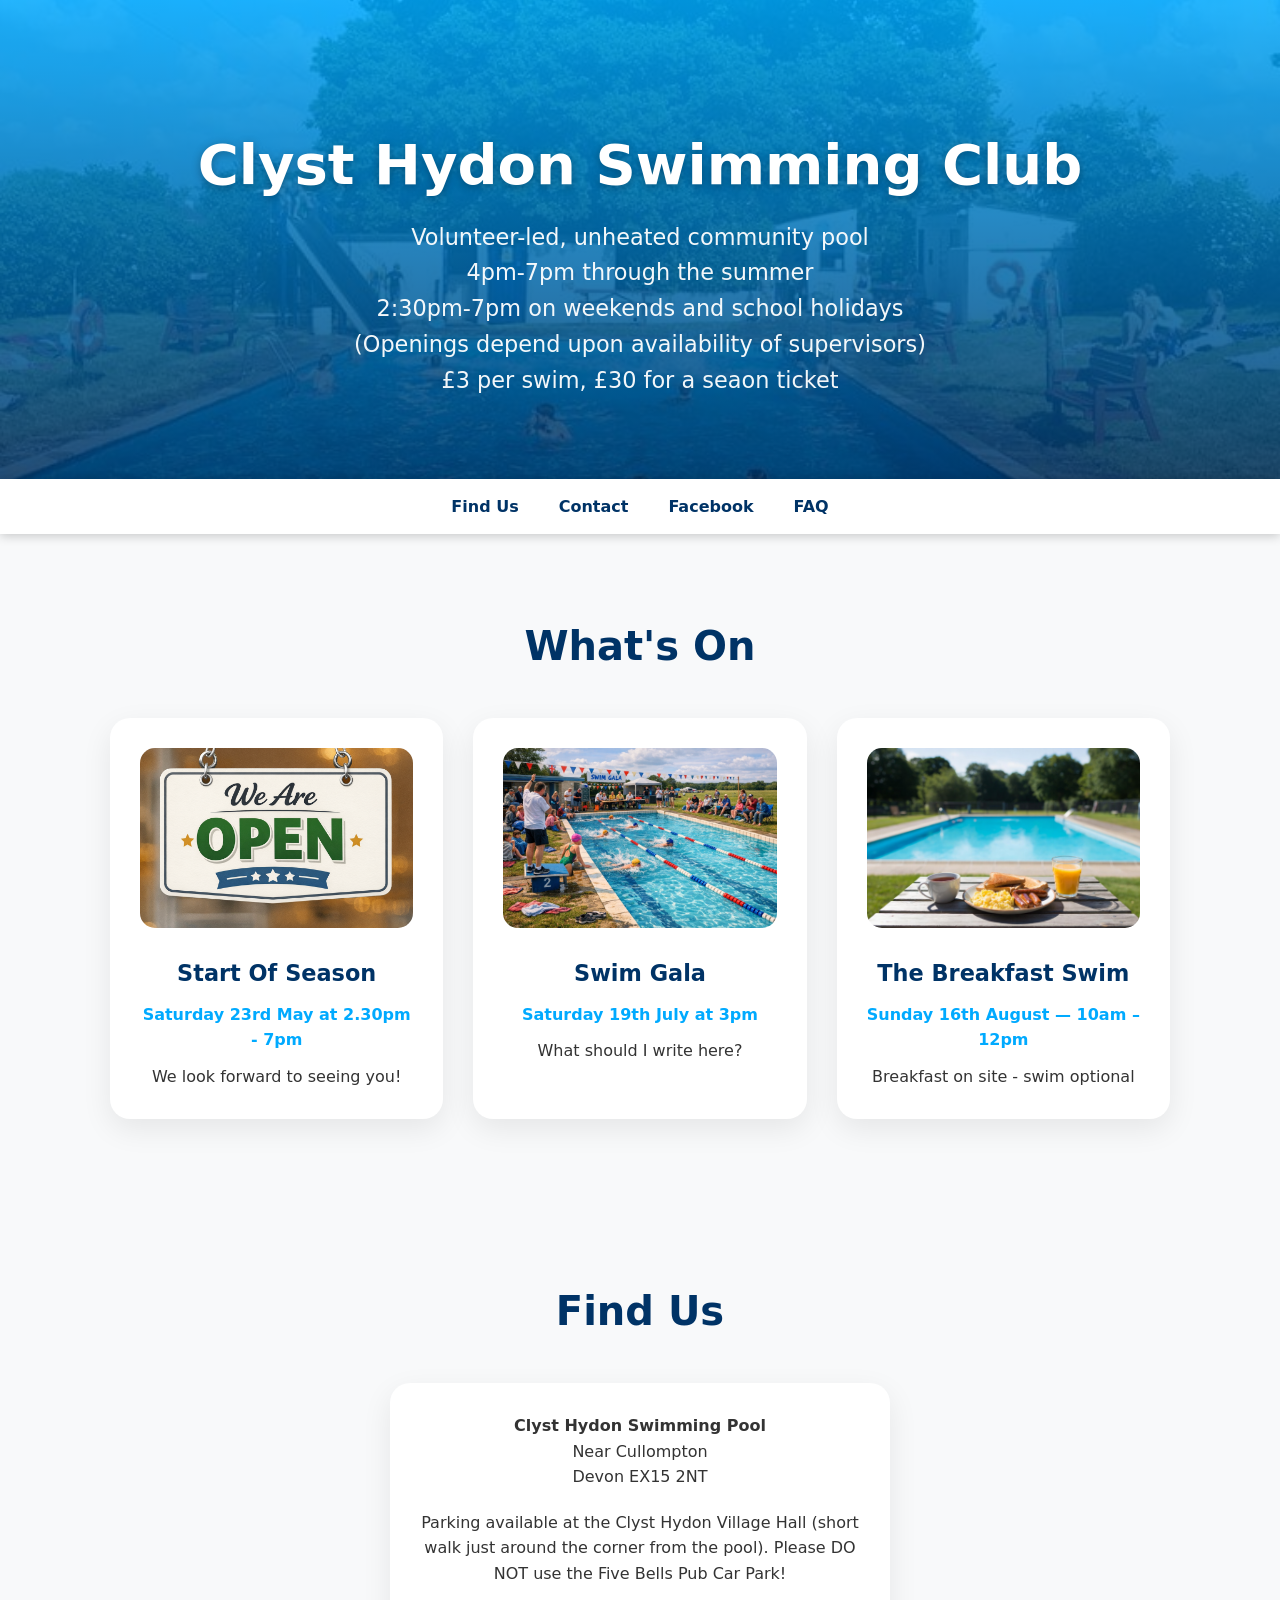
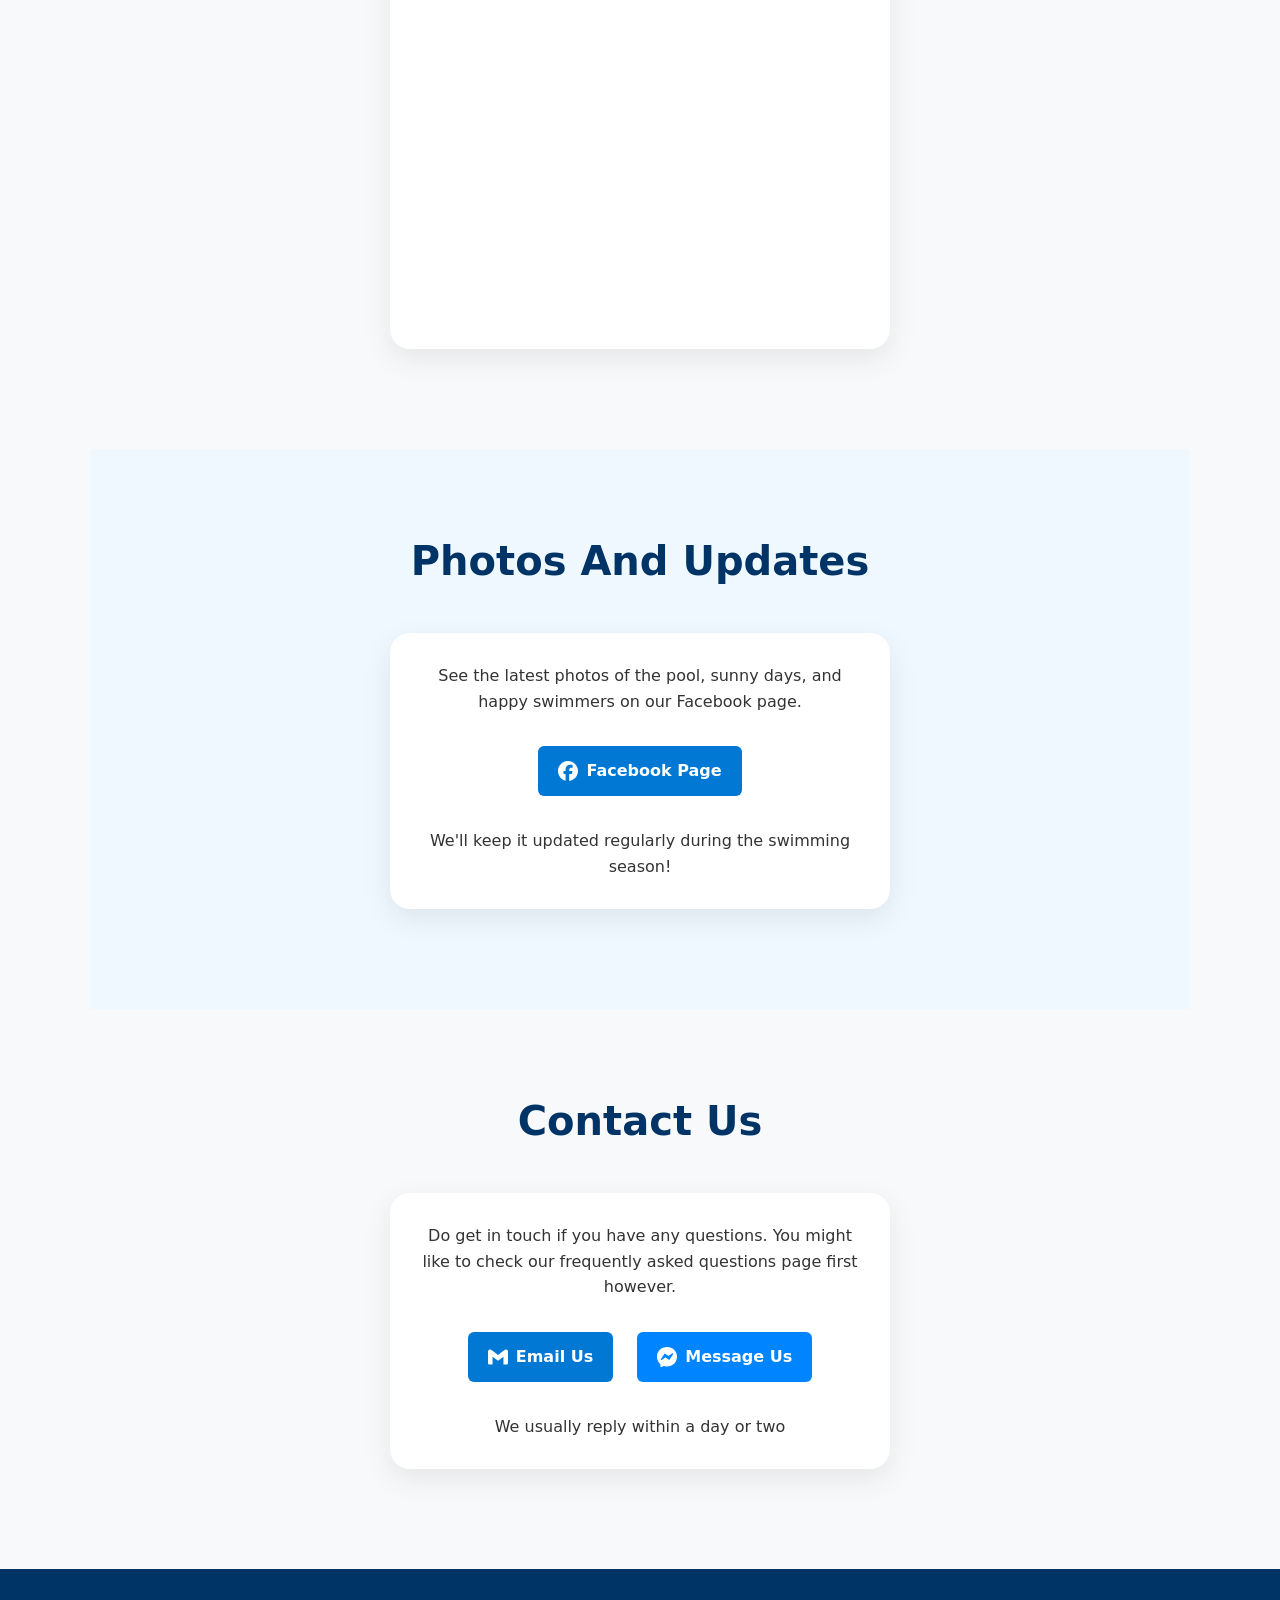
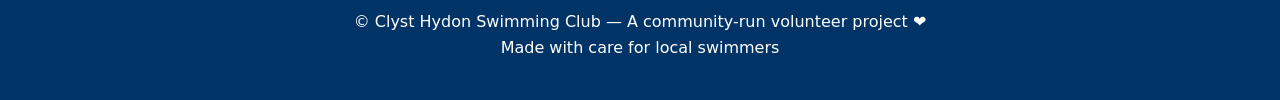
==== index.html @ beeb8cde "header spacing" ====
<!DOCTYPE html>
<html lang="en">
<head>
    <!-- Google Tag Manager -->
    <script>(function(w,d,s,l,i){w[l]=w[l]||[];w[l].push({'gtm.start':
    new Date().getTime(),event:'gtm.js'});var f=d.getElementsByTagName(s)[0],
    j=d.createElement(s),dl=l!='dataLayer'?'&l='+l:'';j.async=true;j.src=
    'https://www.googletagmanager.com/gtm.js?id='+i+dl;f.parentNode.insertBefore(j,f);
    })(window,document,'script','dataLayer','GTM-KTQ6CX57');</script>
    <!-- End Google Tag Manager -->
    <meta charset="UTF-8">
    <meta name="viewport" content="width=device-width, initial-scale=1.0">
    <title>Clyst Hydon Swimming Club</title>
    <link rel="stylesheet" href="styles.css">
</head>
<body>
    <!-- Google Tag Manager (noscript) -->
    <noscript><iframe src="https://www.googletagmanager.com/ns.html?id=GTM-KTQ6CX57"
    height="0" width="0" style="display:none;visibility:hidden"></iframe></noscript>
    <!-- End Google Tag Manager (noscript) -->

    <header class="home-hero">
        <div class="logo">Clyst Hydon Swimming Club</div>
        <p class="tagline">Volunteer-led, unheated community pool<br>
            4pm-7pm through the summer <br> 
            2:30pm-7pm on weekends and school holidays<br>
            (Openings depend upon availability of supervisors)<br>
            £3 per swim, £30 for a seaon ticket</p>
        <!-- <div class="wave"></div> -->
    </header>

    <nav>
        <ul>
            <li><a href="#photos">Find Us</a></li>
            <li><a href="#contact">Contact</a></li>
            <li><a href="https://www.facebook.com/ClystHydonSwim/">Facebook</a></li>
            <li><a href="#whatson">FAQ</a></li>
        </ul>
    </nav>
    <section id="whatson" class="whatson">
        <h2>What's On</h2>
        <div class="events-grid">

            <div class="event-card">
                <img src="images/weAreOpen.png" alt="Event image" class="event-image">
                <h3 class="event-title">Start Of Season</h3>
                <p class="event-datetime">Saturday 23rd May at 2.30pm - 7pm</p>
                <p class="event-description">
                    We look forward to seeing you!
                </p>
            </div>
            <div class="event-card">
                <img src="images/swimGala.png" alt="Event image" class="event-image event-image-bottom">
                <h3 class="event-title">Swim Gala</h3>
                <p class="event-datetime">Saturday 19th July at 3pm</p>
                <p class="event-description">
                    What should I write here?
                </p>
            </div>
            <div class="event-card">
                <img src="images/breakfastSwim.jpg" alt="Event image" class="event-image event-image-bottom">
                <h3 class="event-title">The Breakfast Swim</h3>
                <p class="event-datetime">Sunday 16th August — 10am – 12pm</p>
                <p class="event-description">Breakfast on site - swim optional</p>
            </div>
        </div>





        </div>
    </section>









<section id="find" class="find">
    <h2>Find Us</h2>

    <div class="card">
        <p><strong>Clyst Hydon Swimming Pool</strong><br>
        Near Cullompton<br>
        Devon EX15 2NT</p>

        <p style="margin-top: 20px;">
            Parking available at the Clyst Hydon Village Hall (short walk just around the corner from the pool).  Please DO NOT use the Five Bells Pub Car Park!
        </p>

        <div class="map-container">
            <iframe
                src="https://www.google.com/maps/embed?pb=!1m18!1m12!1m3!1d2521.927948964992!2d-3.359!3d50.829!2m3!1f0!2f0!3f0!3m2!1i1024!2i768!4f13.1!3m3!1m2!1s0x486d7e2e4f0b0b0f%3A0x0000000000000000!2sClyst%20Hydon%20Swimming%20Pool!5e0!3m2!1sen!2uk!4v0000000000000"
                width="100%"
                height="300"
                style="border:0; border-radius: 15px; margin-top: 25px;"
                allowfullscreen=""
                loading="lazy"
                referrerpolicy="no-referrer-when-downgrade">
            </iframe>
        </div>
    </div>
</section>

    <section id="photos" class="photos">
        <h2>Photos And Updates </h2>
        <div class="card">
            <p>See the latest photos of the pool, sunny days, and happy swimmers on our Facebook page.</p>
                <div class="contact-section">
                            <div class="contact-buttons">
                    <a href="https://www.facebook.com/ClystHydonSwim/" class="contact-btn email">
                        <img src="icons/facebook.svg" alt="Email icon"> Facebook Page
                    </a>

                </div>
                </div>

            <p>We'll keep it updated regularly during the swimming season!</p>
        </div>
    </section>

    <section id="contact">
        <h2>Contact Us</h2>
        <div class="card">
            <p>Do get in touch if you have any questions. You might like to check our frequently asked questions page first however.</p>       
            <div class="contact-section">
                <div class="contact-buttons">
                    <a href="mailto:hello@clysthydonswimmingclub.co.uk" class="contact-btn email">
                        <img src="icons/gmail.svg" alt="Email icon"> Email Us
                    </a>
                    <a href="https://m.me/ClystHydonSwim" class="contact-btn messenger">
                        <img src="icons/messenger.svg" alt="Messenger icon"> Message Us
                    </a>
                </div>
            </div>
            <p>We usually reply within a day or two</p>
        </div>
    </section>

    <footer>
        <p>&copy; Clyst Hydon Swimming Club — A community-run volunteer project ❤️</p>
        <p>Made with care for local swimmers</p>
    </footer>

    <script>
        // Smooth scrolling for navigation links
        document.querySelectorAll('a[href^="#"]').forEach(anchor => {
            anchor.addEventListener('click', function(e) {
                if (this.getAttribute('href').length > 1) {
                    e.preventDefault();
                    const target = document.querySelector(this.getAttribute('href'));
                    if (target) {
                        target.scrollIntoView({ behavior: 'smooth' });
                    }
                }
            });
        });

        console.log("🌊 Clyst Hydon Swimming Club website ready!");
    </script>
</body>
</html>
---- styles.css ----
/* ----------------------------------
   Global Variables & Resets
---------------------------------- */
:root {
    --primary: #00aaff;
    --accent: #ffcc00;
    --dark: #003366;
}

* {
    margin: 0;
    padding: 0;
    box-sizing: border-box;
}

body {
    font-family: 'Segoe UI', system-ui, sans-serif;
    line-height: 1.6;
    color: #333;
    background: #f8f9fa;
}

/* ----------------------------------
   Navigation (shared across pages)
---------------------------------- */
nav {
    position: sticky;
    top: 0;
    background: white;
    box-shadow: 0 2px 10px rgba(0,0,0,0.2);
    z-index: 100;
}

nav ul {
    display: flex;
    justify-content: center;
    list-style: none;
    flex-wrap: wrap;
}

nav a {
    display: block;
    padding: 15px 20px;
    color: var(--dark);
    text-decoration: none;
    font-weight: 600;
    transition: color 0.3s;
}

nav a:hover {
    color: var(--primary);
}

/* ----------------------------------
   Shared Section Layout
---------------------------------- */
section {
    padding: 80px 20px;
    max-width: 1100px;
    margin: 0 auto;
}

h2 {
    font-size: 2.5rem;
    text-align: center;
    margin-bottom: 40px;
    color: var(--dark);
}

/* ----------------------------------
   Card Component (shared)
---------------------------------- */
.card {
    background: white;
    border-radius: 20px;
    padding: 30px;
    box-shadow: 0 10px 30px rgba(0,0,0,0.08);
    margin: 20px auto;
    max-width: 500px;
    text-align: center;
}

/* ----------------------------------
   Buttons (shared)
---------------------------------- */
.btn {
    display: inline-block;
    background: var(--primary);
    color: white;
    padding: 14px 32px;
    border-radius: 50px;
    text-decoration: none;
    font-weight: 600;
    margin: 20px 10px;
    transition: transform 0.3s, box-shadow 0.3s;
}

.btn:hover {
    transform: translateY(-4px);
    box-shadow: 0 10px 20px rgba(0,170,255,0.3);
}

/* ----------------------------------
   Homepage Hero Banner
---------------------------------- */
header.home-hero {
    background: linear-gradient(rgba(0,170,255,0.85), rgba(0,51,102,0.85)),
                url('images/poolPortrait.jpg') center/cover no-repeat;
    color: white;
    text-align: center;
    padding: 120px 20px 80px;
}

.logo {
    font-size: 3.5rem;
    font-weight: bold;
    margin-bottom: 10px;
    text-shadow: 0 2px 10px rgba(0,0,0,0.3);
}

.tagline {
    font-size: 1.4rem;
    opacity: 0.95;
}

/* ----------------------------------
   Simple Header (for rules page)
---------------------------------- */
.simple-header {
    background: var(--dark);
    color: white;
    text-align: center;
    padding: 40px 20px;
}

/* ----------------------------------
   About Section
---------------------------------- */
.about {
    background: white;
    text-align: center;
}

.about p {
    font-size: 1.2rem;
    max-width: 700px;
    margin: 0 auto 30px;
}

/* ----------------------------------
   Photos Section
---------------------------------- */
.photos {
    background: #f0f8ff;
}

.social-link {
    color: var(--primary);
    font-weight: 600;
    text-decoration: none;
}

.social-link:hover {
    text-decoration: underline;
}

/* ----------------------------------
   What's On – Events Grid
---------------------------------- */
.events-grid {
    display: grid;
    gap: 30px;
    grid-template-columns: 1fr;
    max-width: 1100px;
    margin: 0 auto;
}

@media (min-width: 768px) {
    .events-grid {
        grid-template-columns: repeat(3, 1fr);
    }
}

.event-card {
    background: white;
    border-radius: 20px;
    padding: 30px;
    box-shadow: 0 10px 30px rgba(0,0,0,0.08);
    text-align: center;
}

.event-title {
    font-size: 1.4rem;
    margin-bottom: 10px;
    color: var(--dark);
}

.event-datetime {
    font-weight: 600;
    color: var(--primary);
    margin-bottom: 12px;
}

.event-description {
    font-size: 1rem;
    line-height: 1.5;
}

/* ----------------------------------
   Footer
---------------------------------- */
footer {
    background: var(--dark);
    color: white;
    text-align: center;
    padding: 40px 20px;
}

/* ----------------------------------
   Fun Extras
---------------------------------- */
.playful-dot {
    display: inline-block;
    animation: bounce 2s infinite;
}

@keyframes bounce {
    0%, 100% { transform: translateY(0); }
    50% { transform: translateY(-8px); }
}

.event-image {
    width: 100%;
    height: 180px;
    object-fit: cover;
    border-radius: 15px;
    margin-bottom: 20px;
}

.event-image-bottom {
    object-position: bottom;
}


















.contact-section {
  text-align: center;
  margin: 2rem 0;
}

.contact-buttons {
  display: flex;
  justify-content: center;
  gap: 1.5rem;
  flex-wrap: wrap;
}

.contact-btn {
  display: flex;
  align-items: center;
  gap: 0.5rem;
  padding: 12px 20px;
  border-radius: 6px;
  text-decoration: none;
  font-weight: 600;
  color: white;
  transition: background-color 0.3s ease;
}

.contact-btn img {
  width: 20px;
  height: 20px;
    filter: invert(1);

}

.email {
  background-color: #0078D4; /* Microsoft blue */
}

.email:hover {
  background-color: #005A9E;
}

.messenger {
  background-color: #0084FF; /* Messenger blue */
}

.messenger:hover {
  background-color: #006FDB;
}

.map-container iframe {
    width: 100%;
    border-radius: 15px;
}
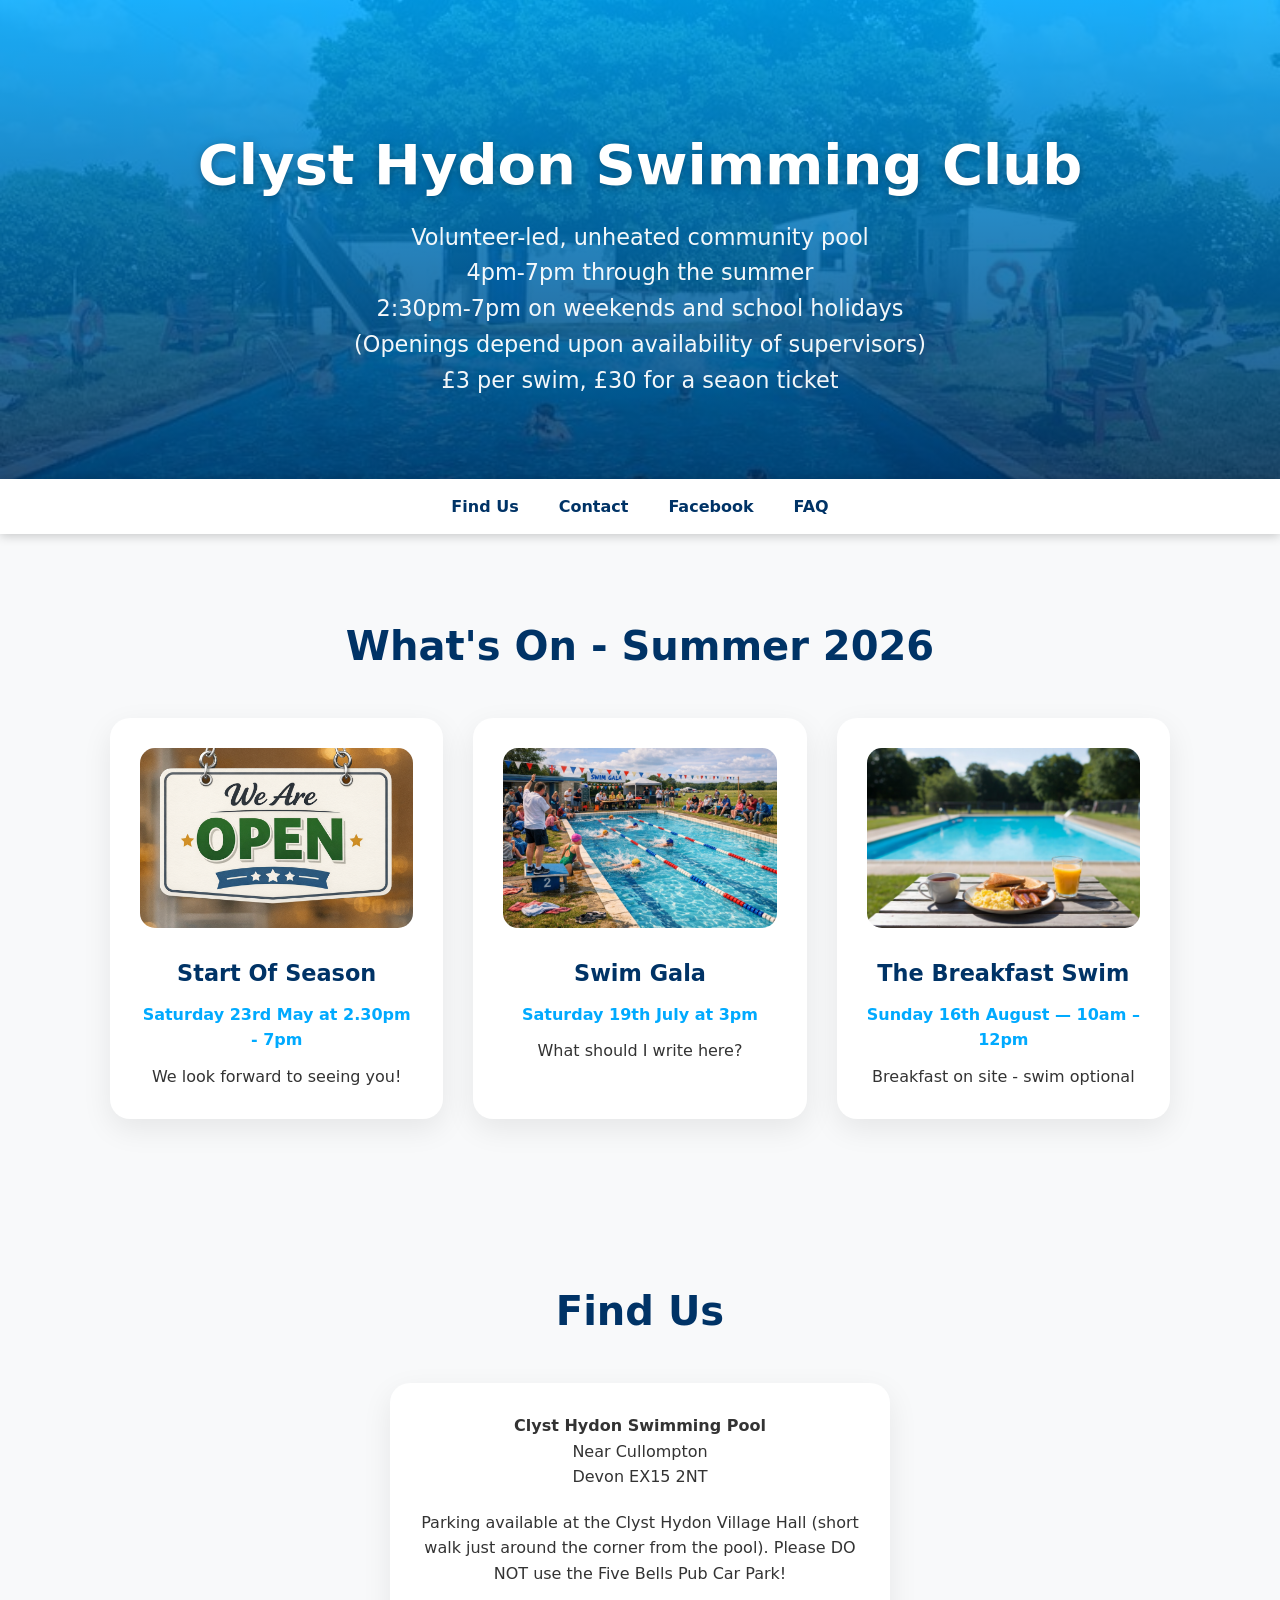
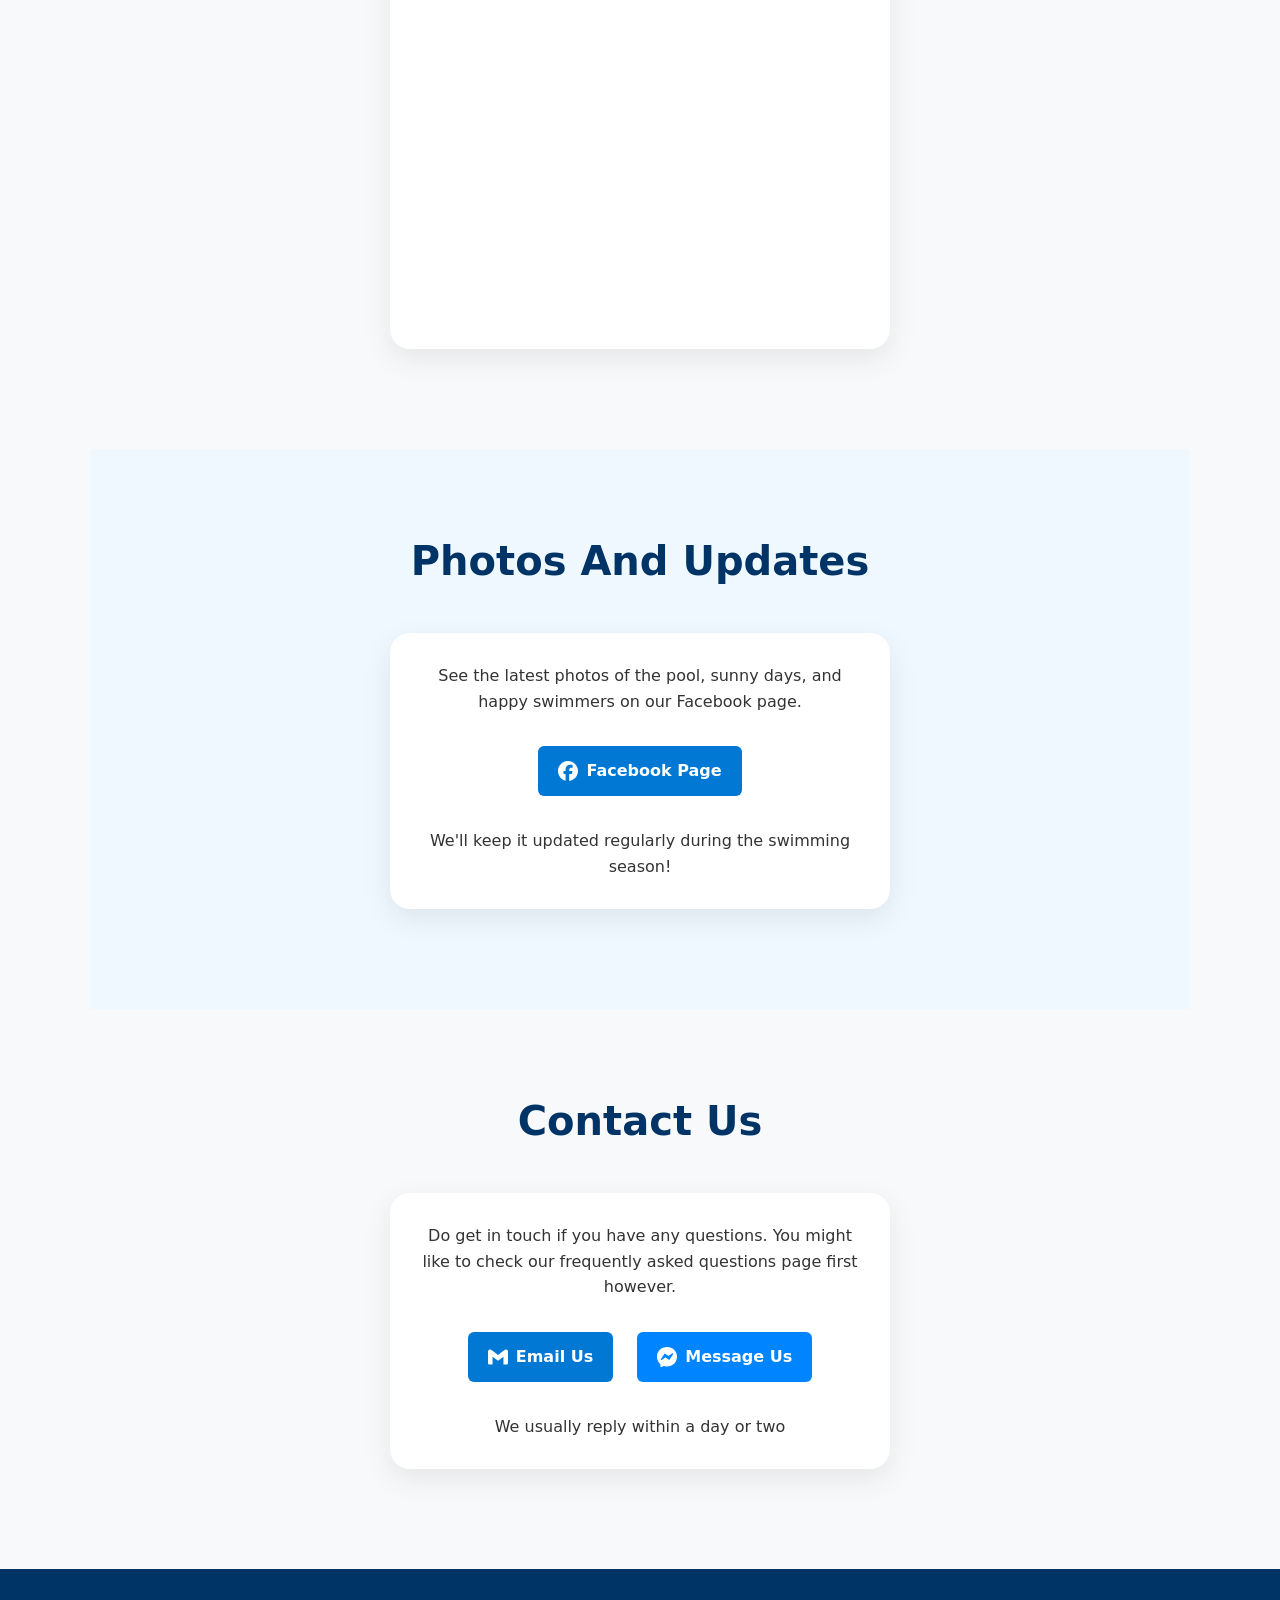
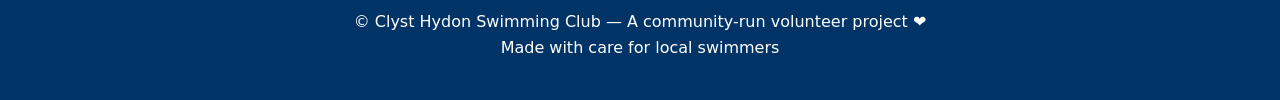
==== commit 3334bc07: "Summer 2026" ====
--- a/index.html
+++ b/index.html
@@ -38,7 +38,7 @@
         </ul>
     </nav>
     <section id="whatson" class="whatson">
-        <h2>What's On</h2>
+        <h2>What's On - Summer 2026</h2>
         <div class="events-grid">
 
             <div class="event-card">
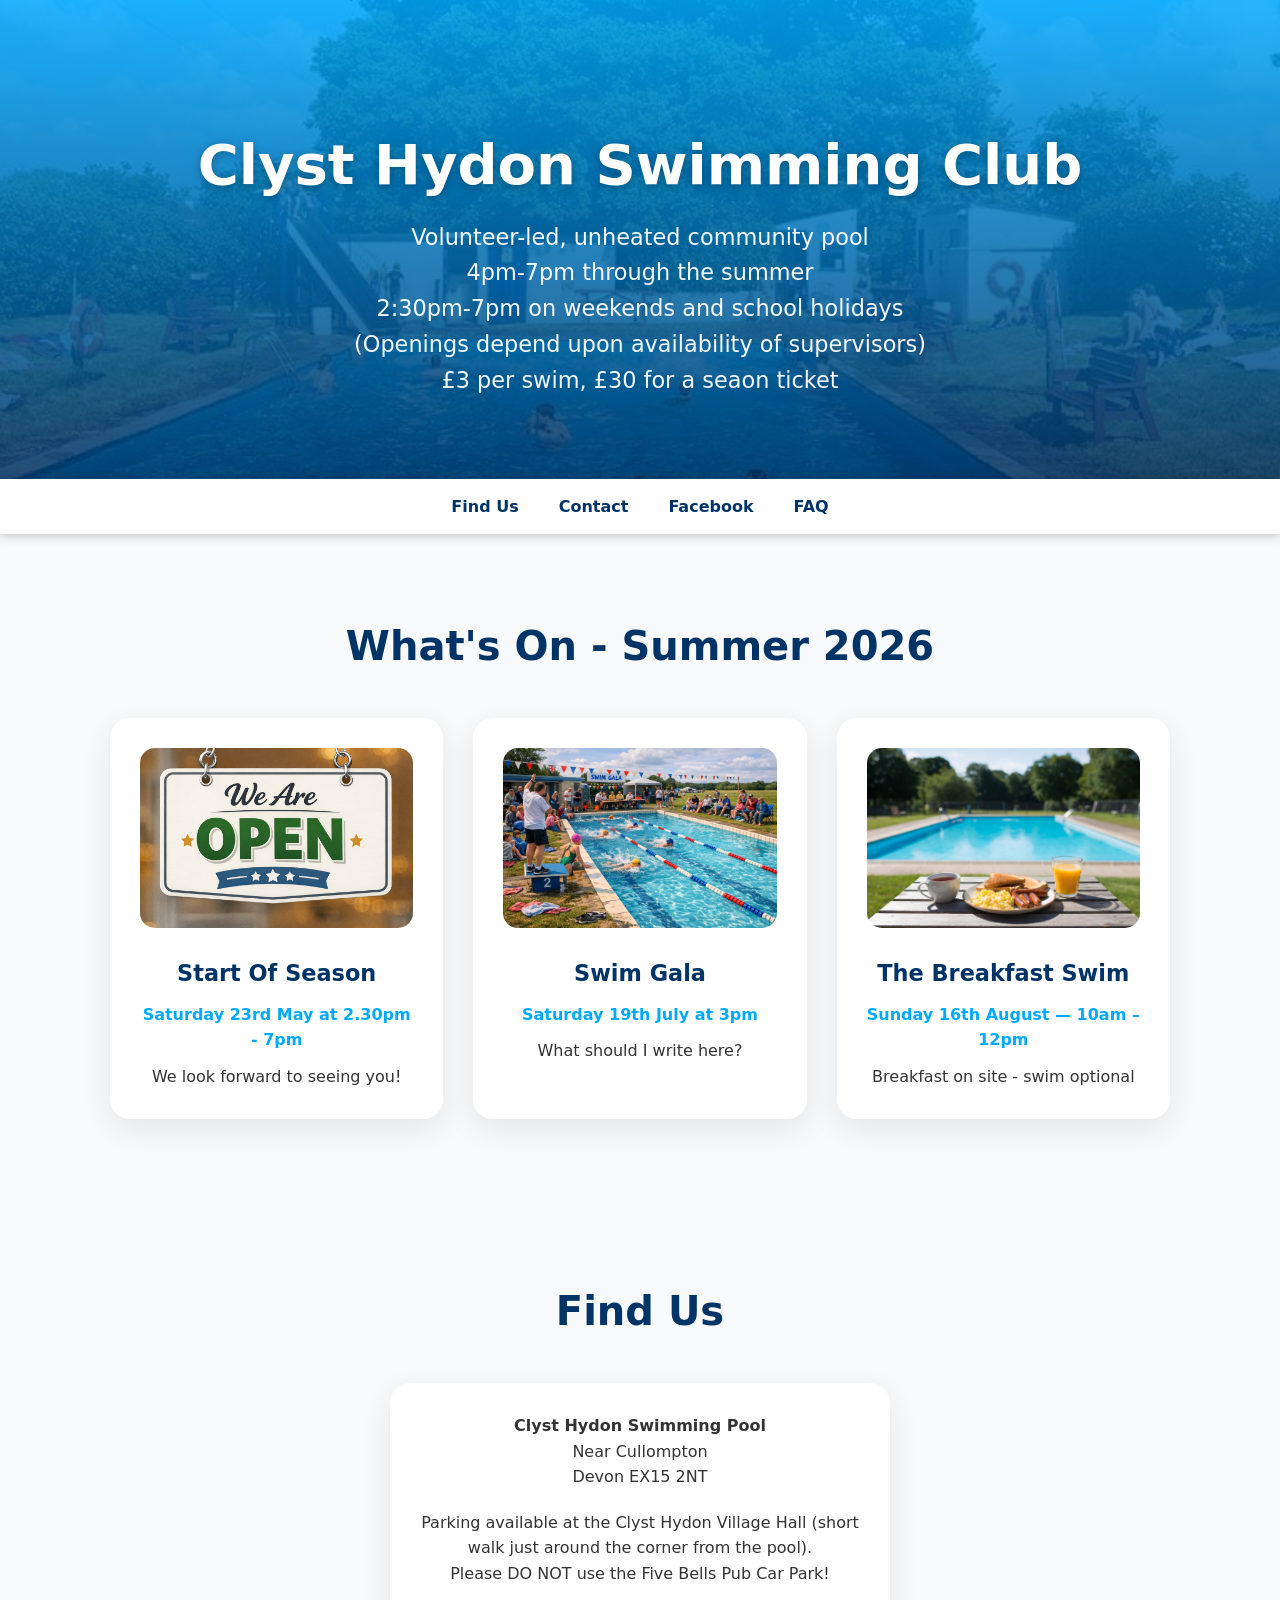
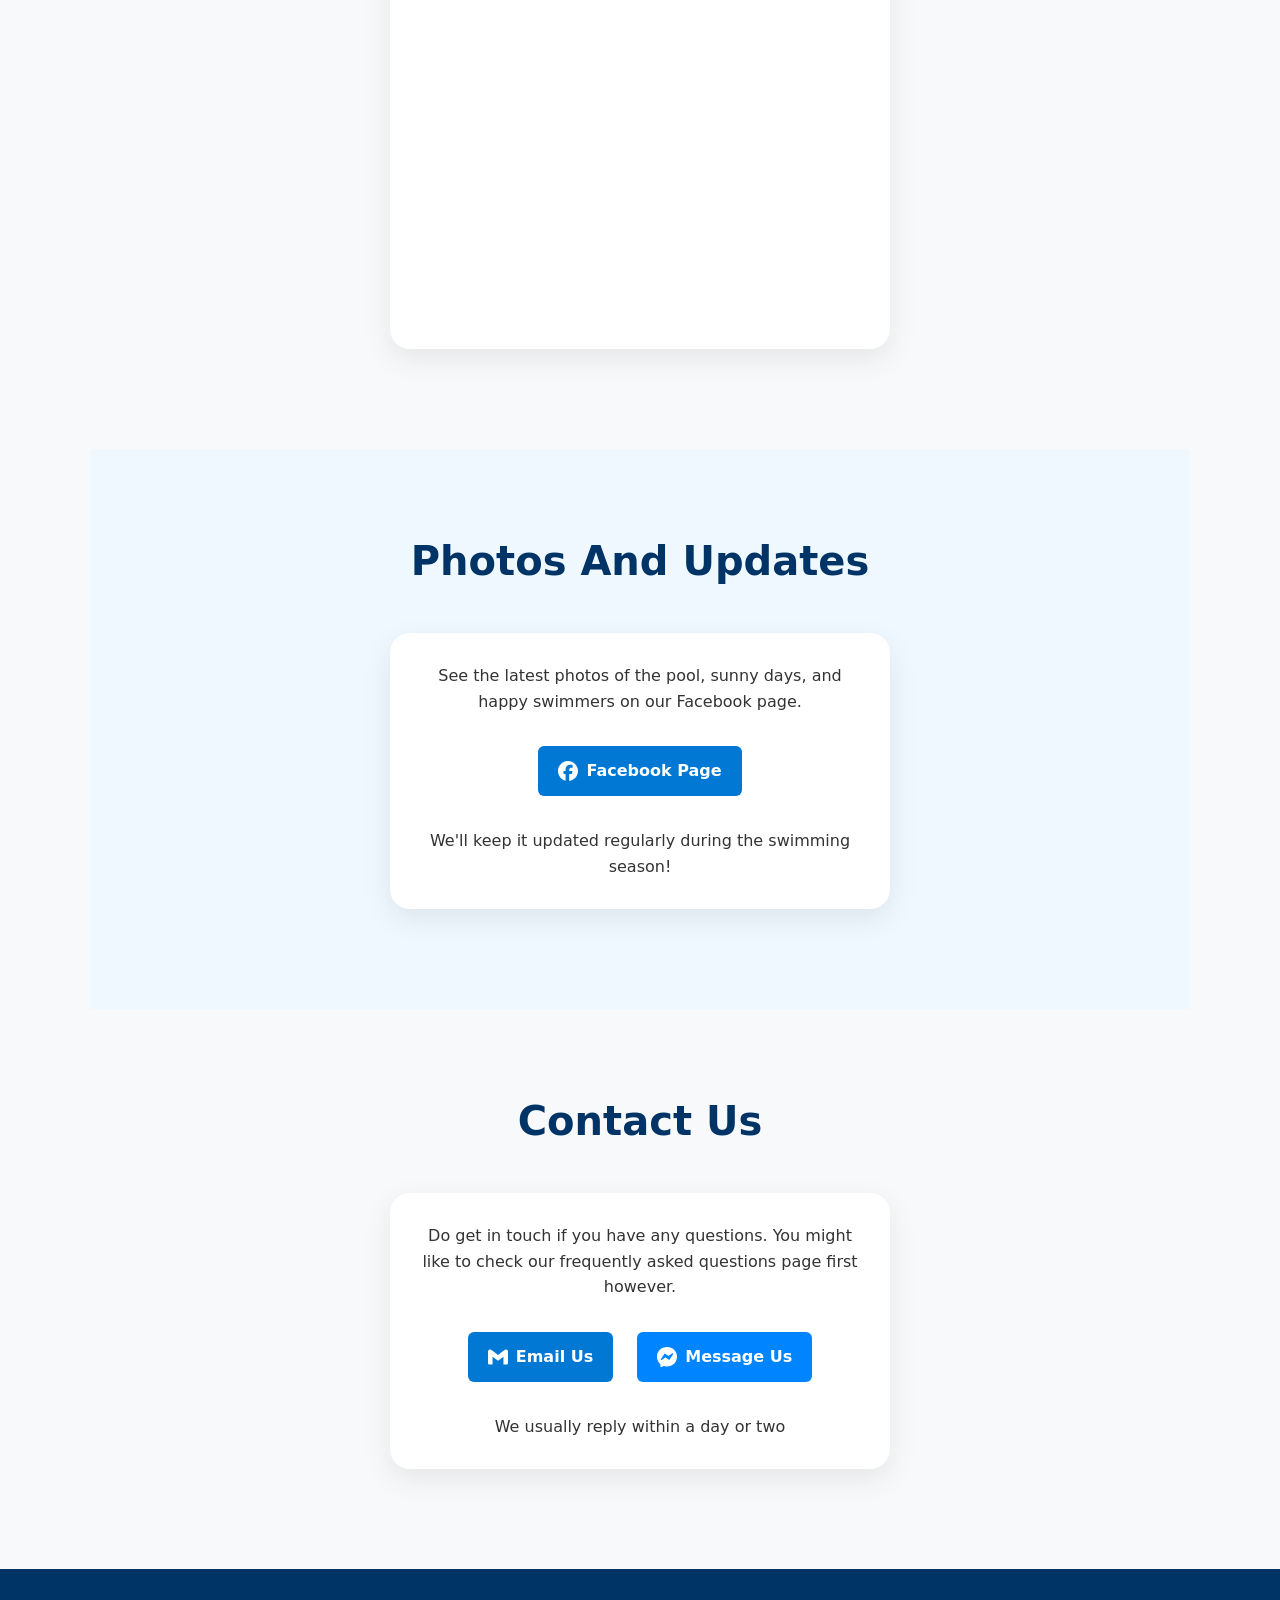
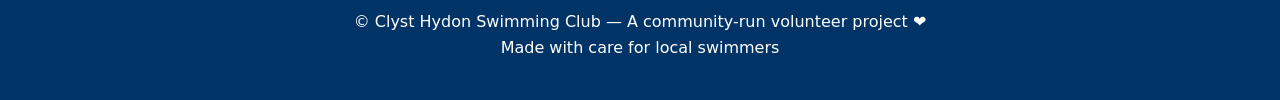
==== commit 10fd5f08: "separate out car park" ====
--- a/index.html
+++ b/index.html
@@ -89,7 +89,8 @@
         Devon EX15 2NT</p>
 
         <p style="margin-top: 20px;">
-            Parking available at the Clyst Hydon Village Hall (short walk just around the corner from the pool).  Please DO NOT use the Five Bells Pub Car Park!
+            Parking available at the Clyst Hydon Village Hall (short walk just around the corner from the pool). <br>
+            Please DO NOT use the Five Bells Pub Car Park!
         </p>
 
         <div class="map-container">
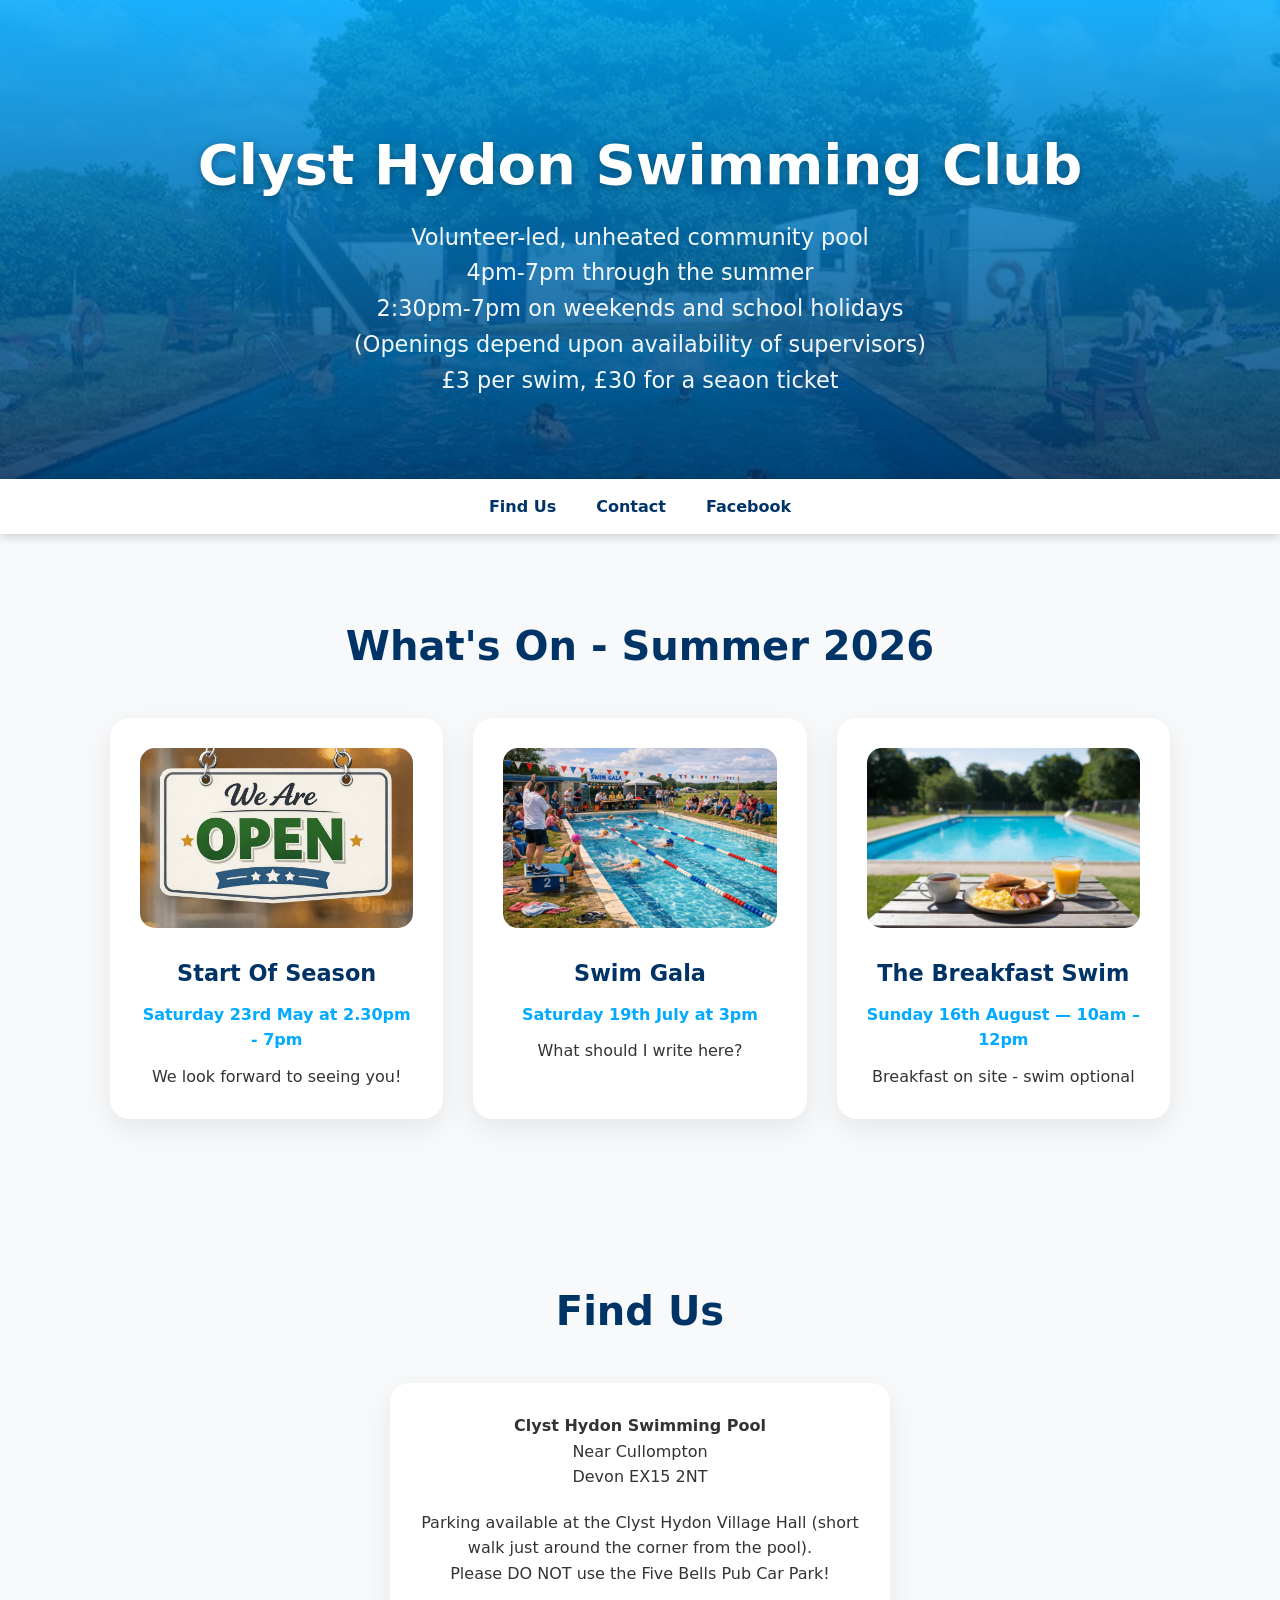
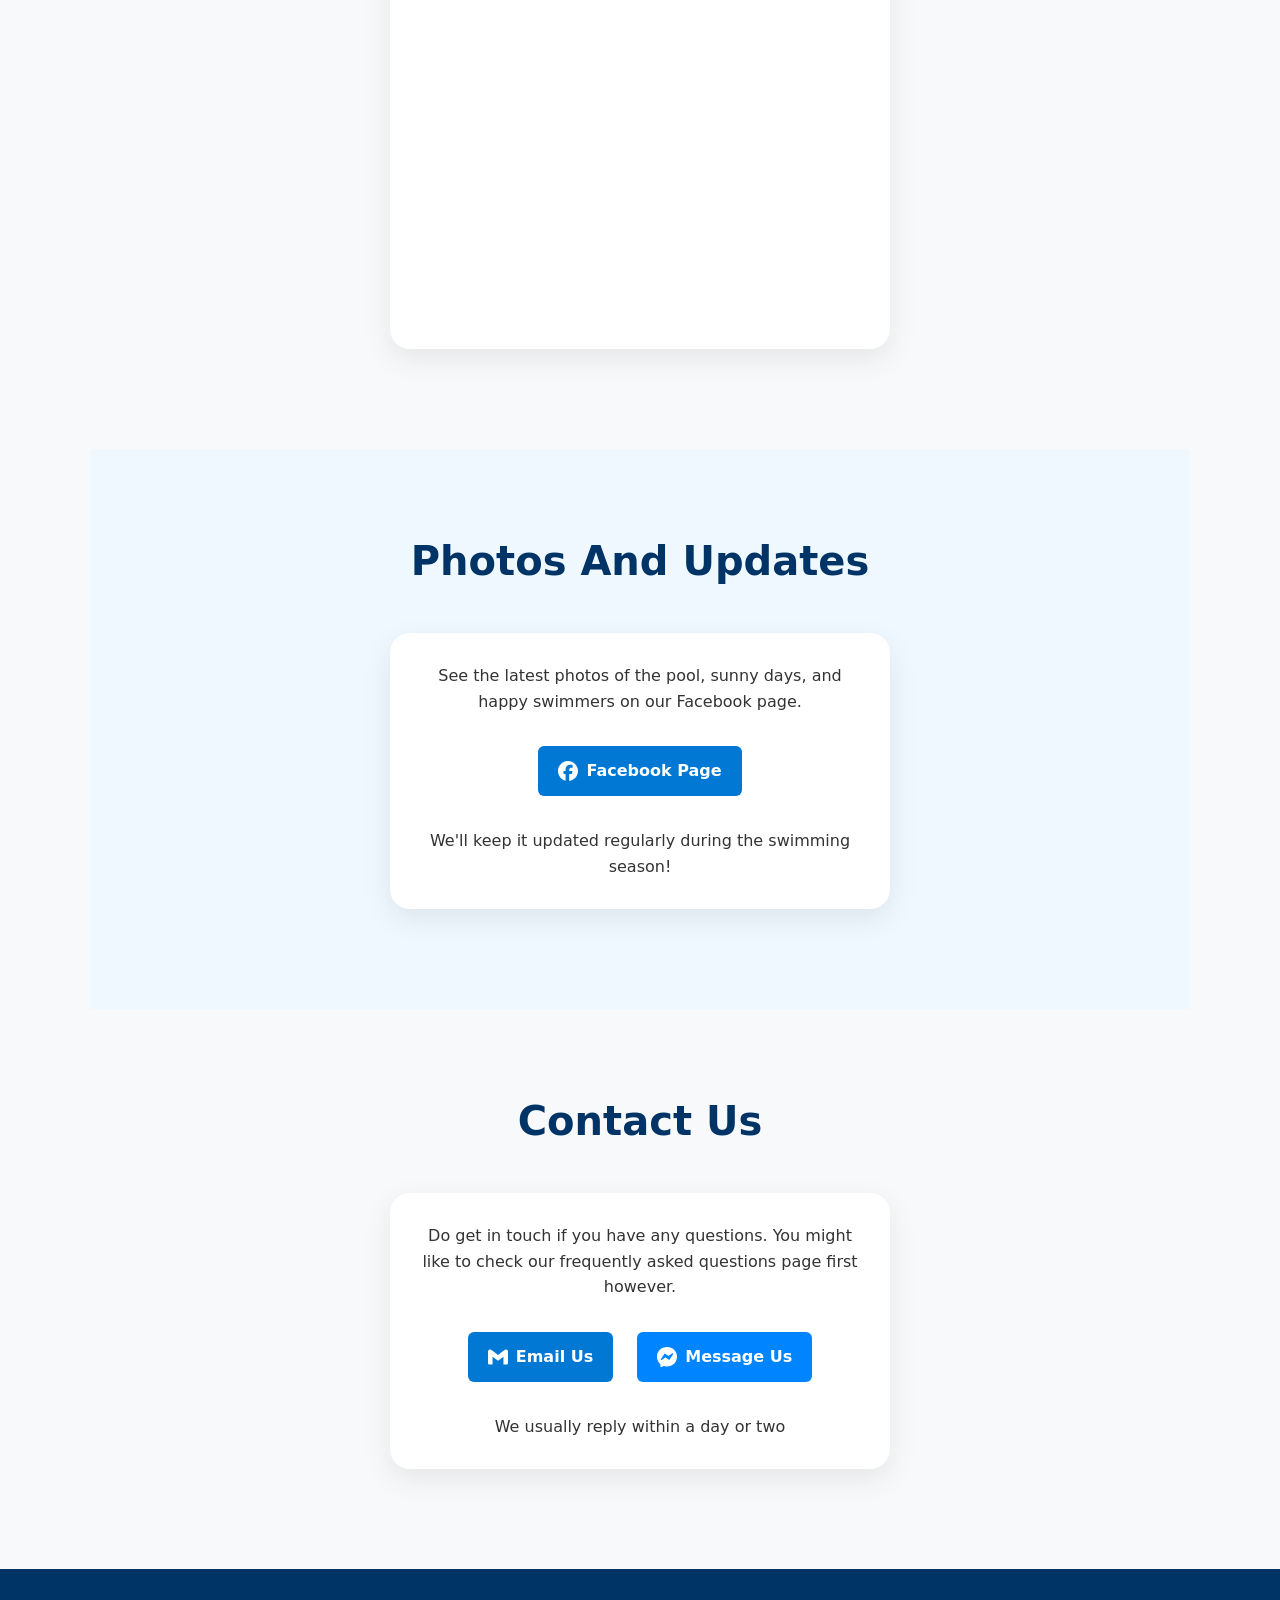
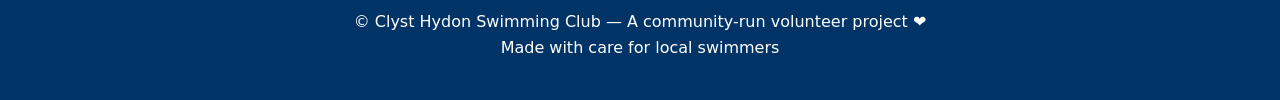
==== commit c5f8cf10: "faq removed from nav" ====
--- a/index.html
+++ b/index.html
@@ -34,7 +34,6 @@
             <li><a href="#photos">Find Us</a></li>
             <li><a href="#contact">Contact</a></li>
             <li><a href="https://www.facebook.com/ClystHydonSwim/">Facebook</a></li>
-            <li><a href="#whatson">FAQ</a></li>
         </ul>
     </nav>
     <section id="whatson" class="whatson">
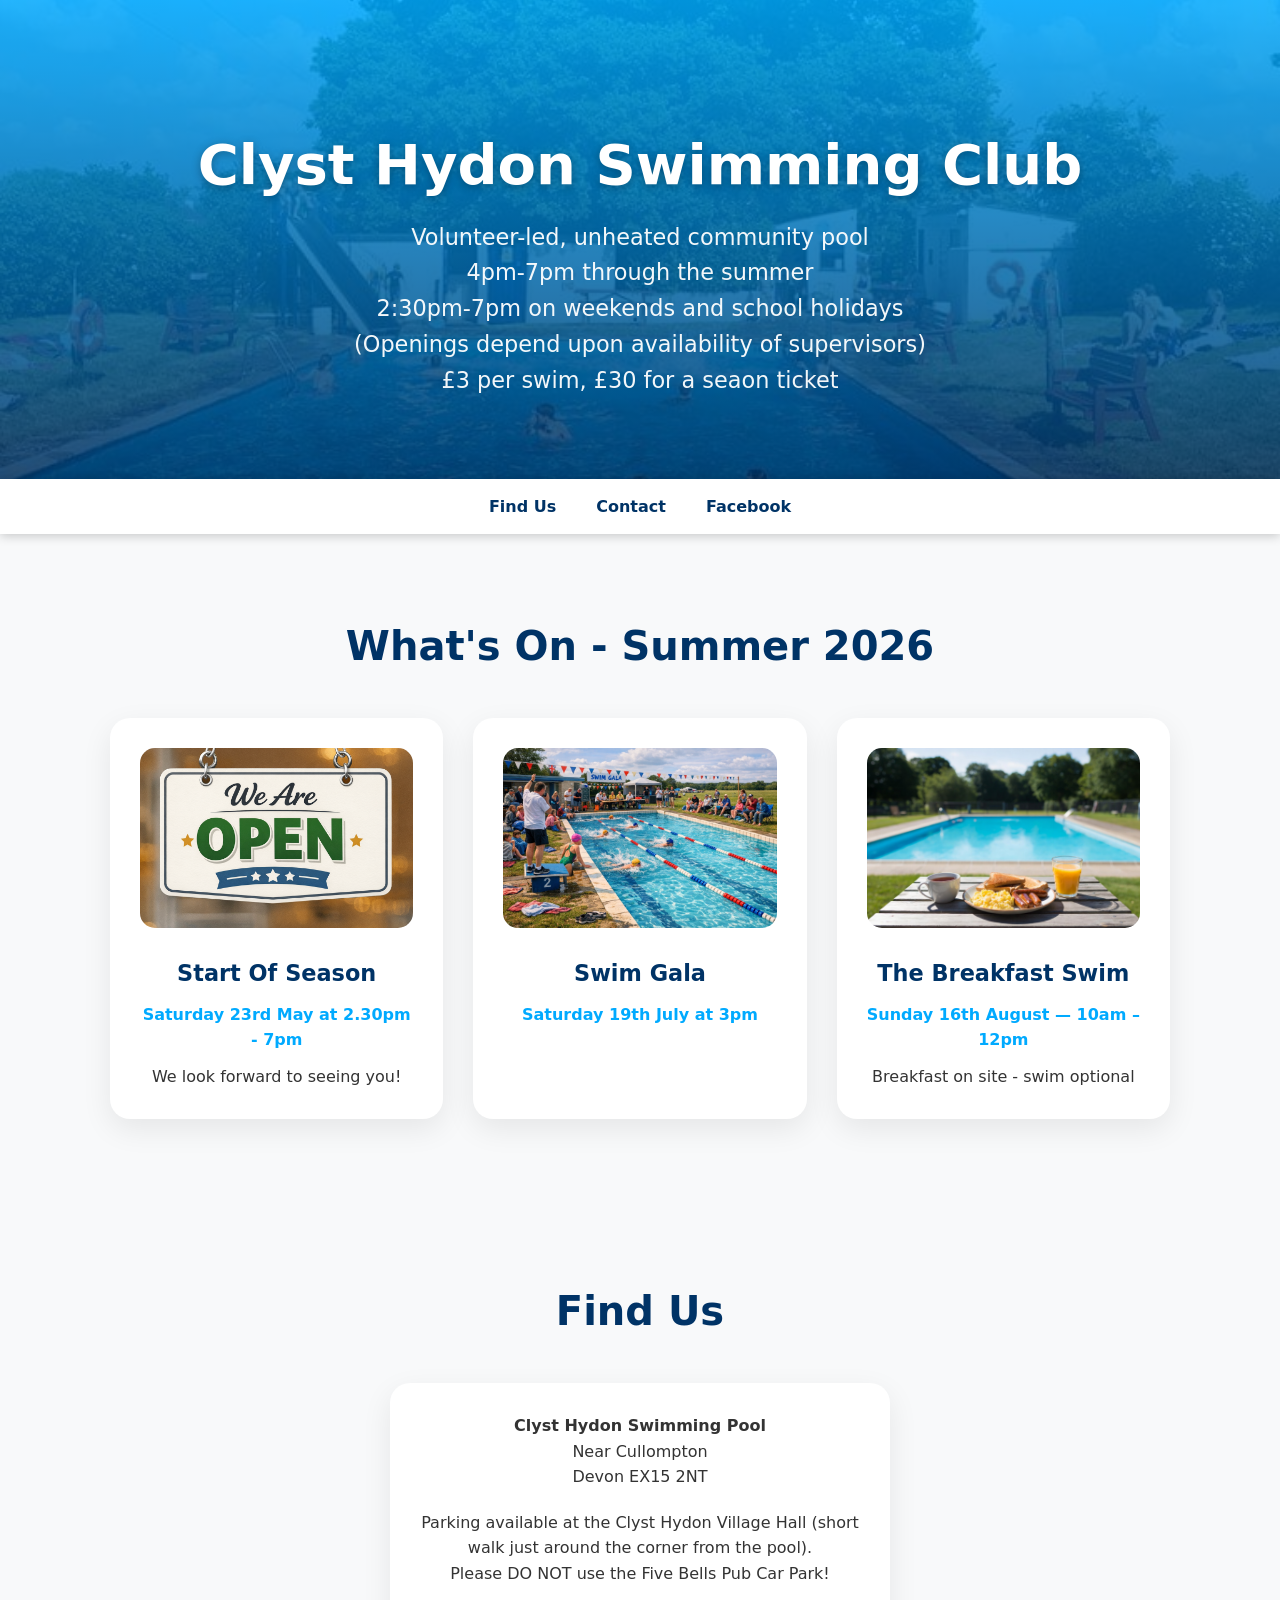
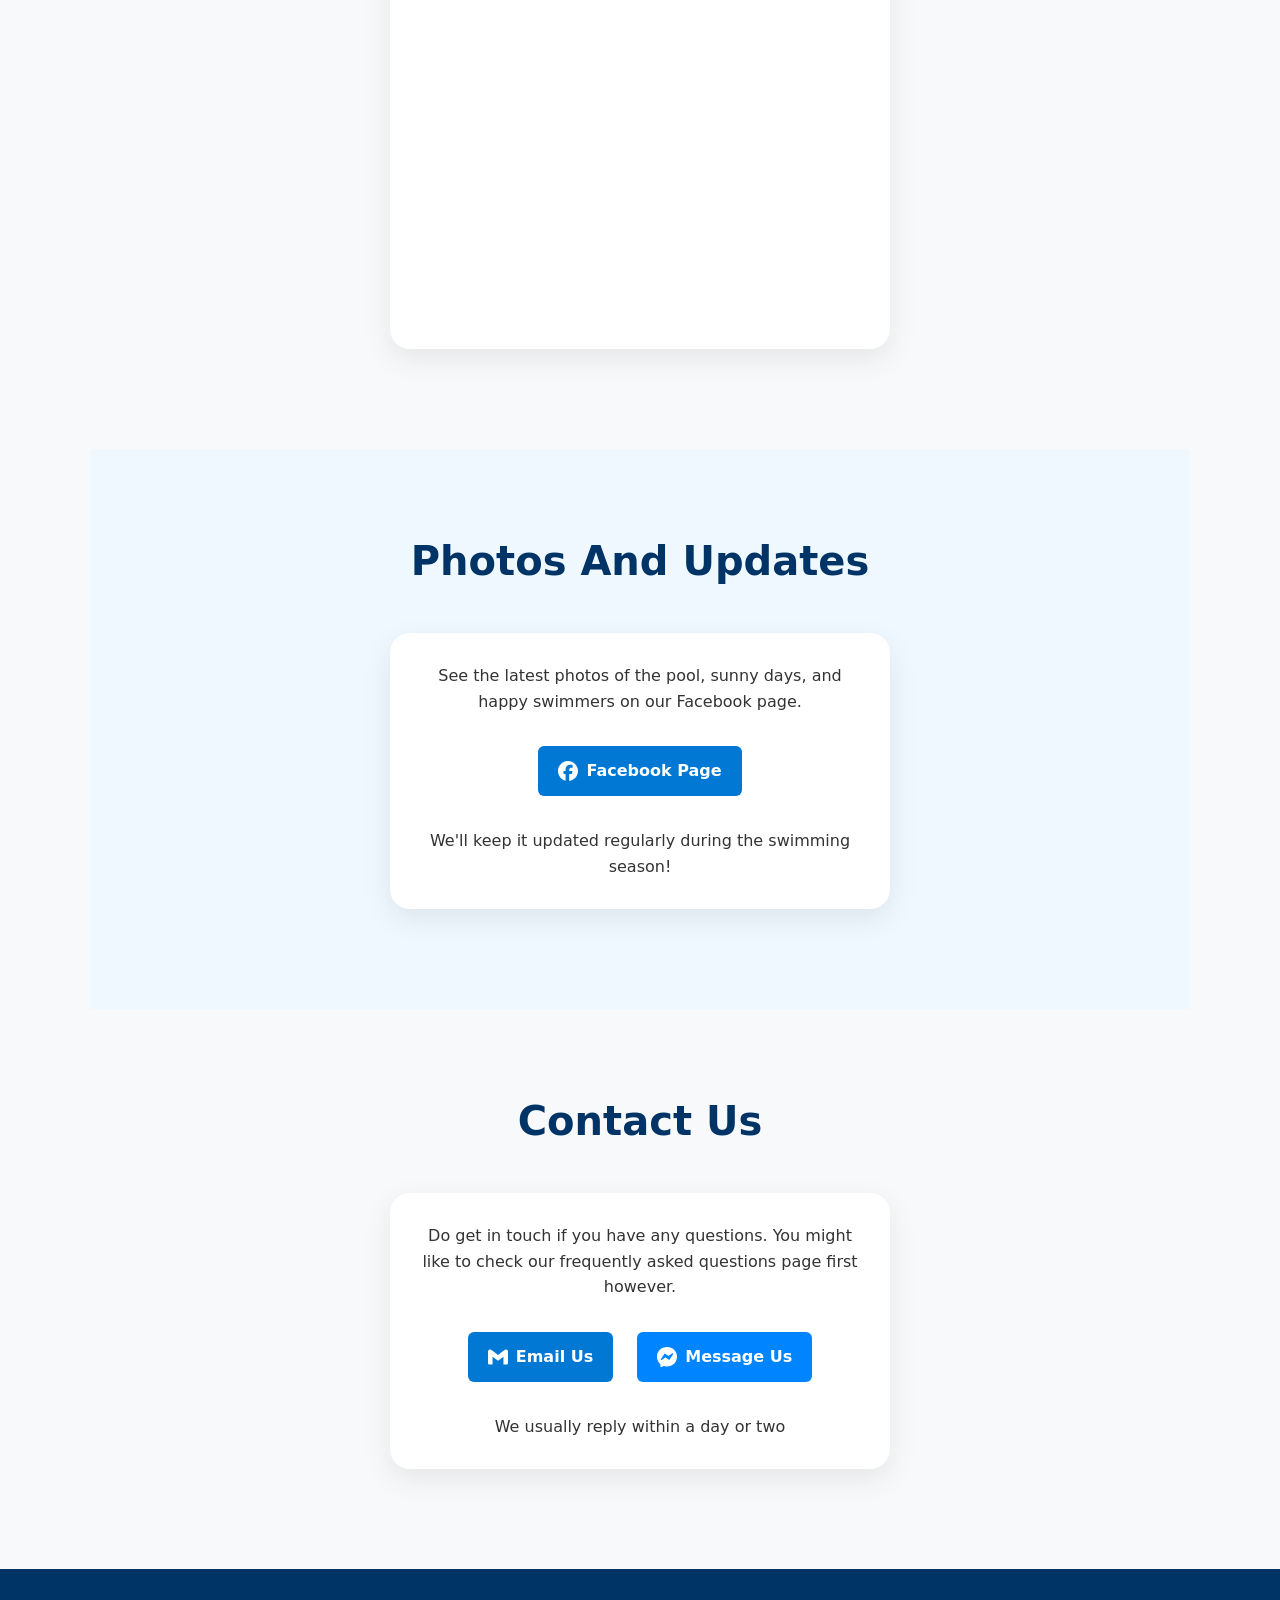
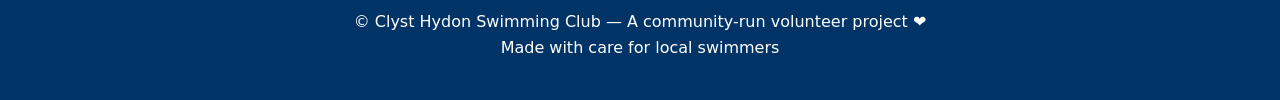
==== commit 426f5653: "gala" ====
--- a/index.html
+++ b/index.html
@@ -53,7 +53,7 @@
                 <h3 class="event-title">Swim Gala</h3>
                 <p class="event-datetime">Saturday 19th July at 3pm</p>
                 <p class="event-description">
-                    What should I write here?
+                     
                 </p>
             </div>
             <div class="event-card">
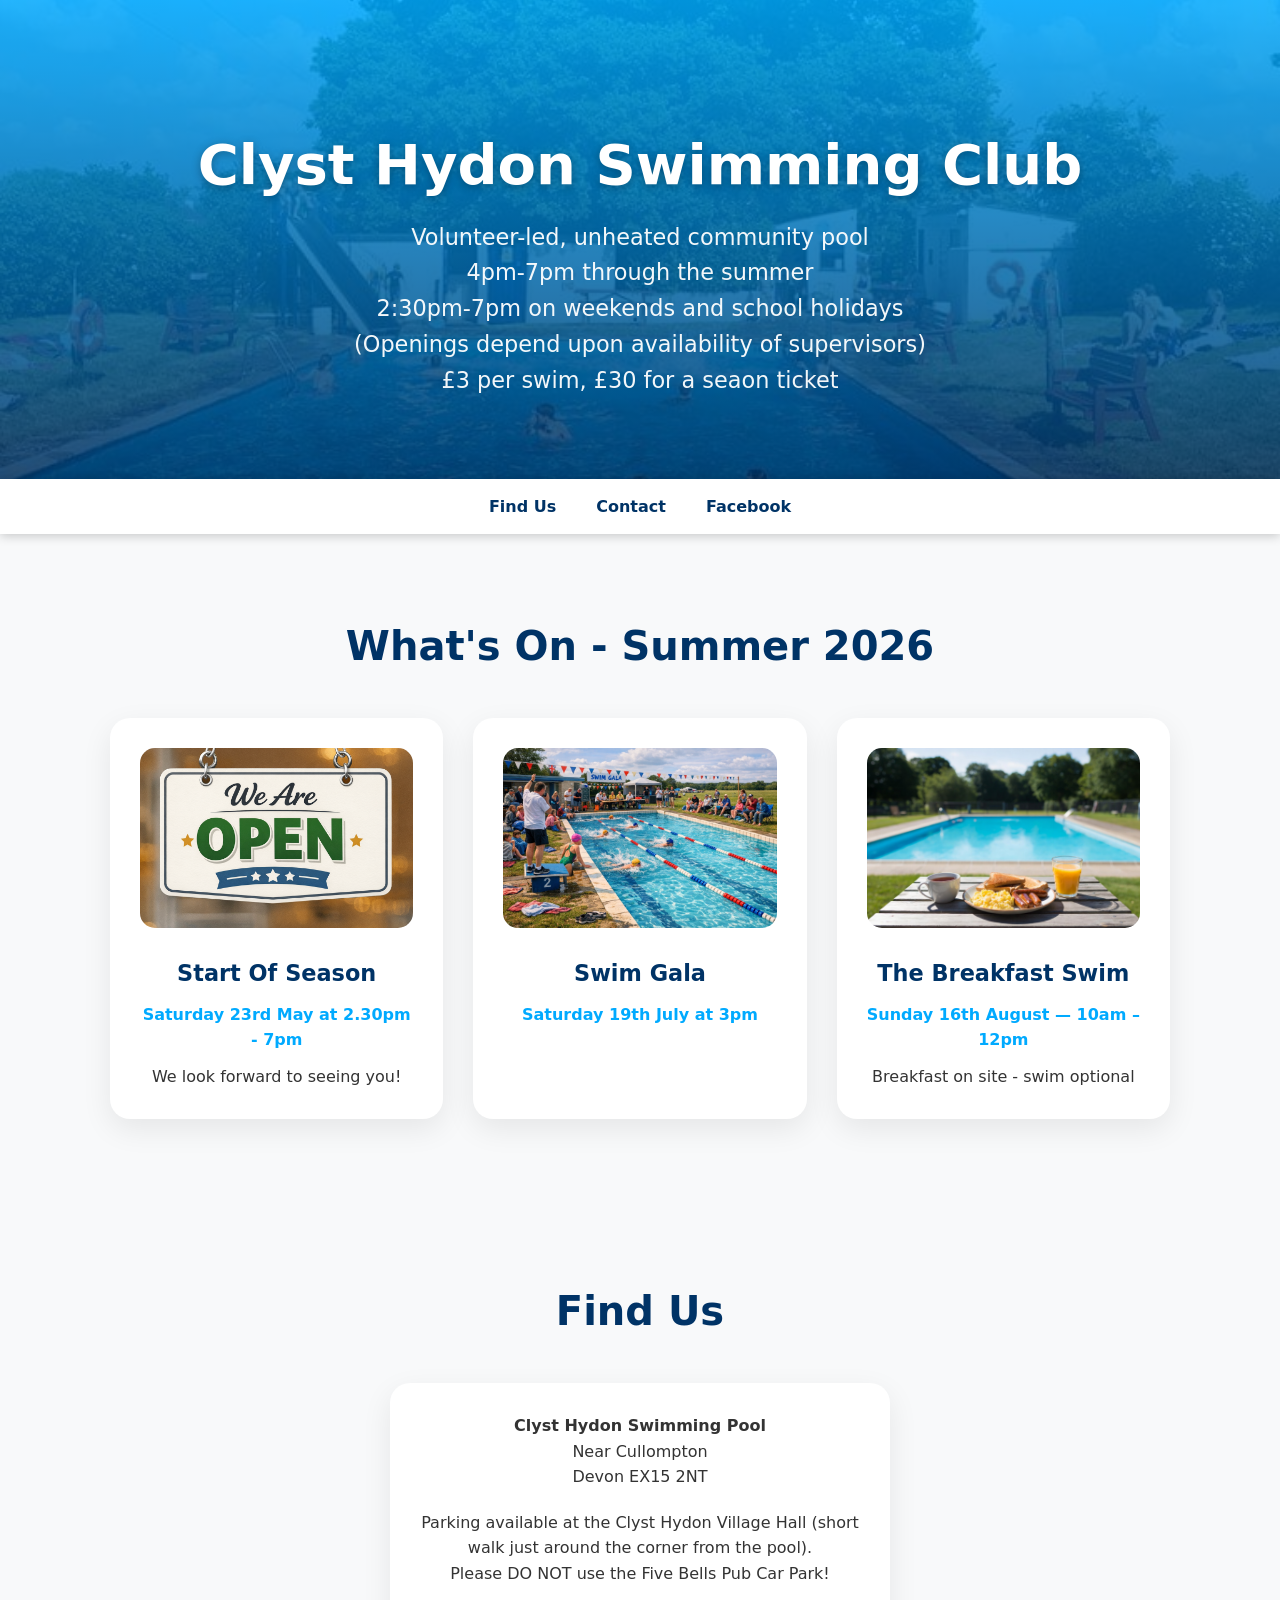
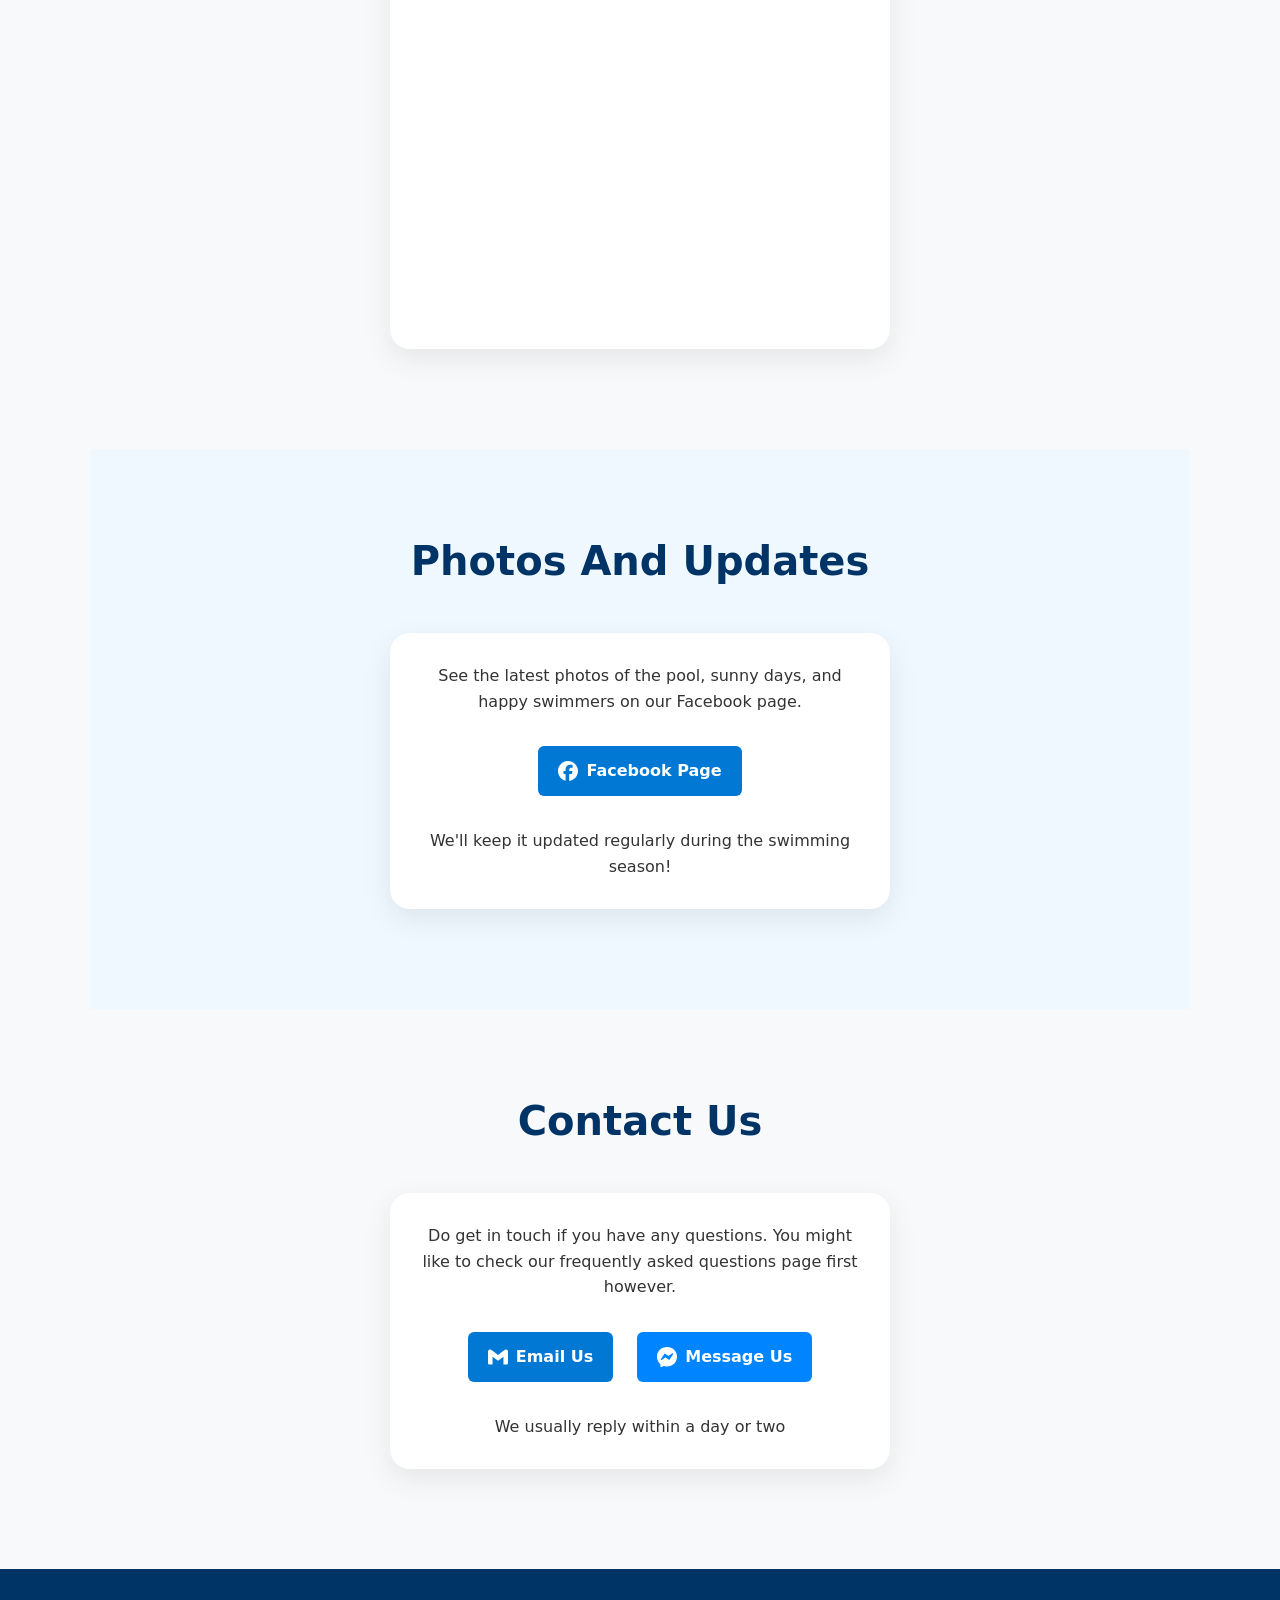
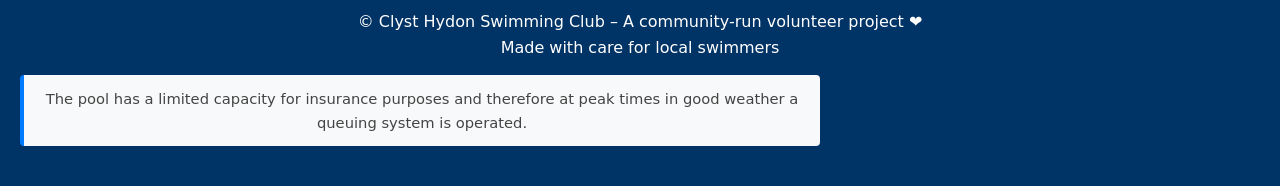
==== commit 8e1dc722: "insurance comment" ====
--- a/index.html
+++ b/index.html
@@ -140,10 +140,14 @@
             <p>We usually reply within a day or two</p>
         </div>
     </section>
-
     <footer>
-        <p>&copy; Clyst Hydon Swimming Club — A community-run volunteer project ❤️</p>
-        <p>Made with care for local swimmers</p>
+        <div class="footer-content">
+            <p>&copy; Clyst Hydon Swimming Club – A community-run volunteer project ❤️</p>
+            <p>Made with care for local swimmers</p>
+            <p class="insurance-notice">
+            The pool has a limited capacity for insurance purposes and therefore at peak times in good weather a queuing system is operated.
+            </p>
+        </div>
     </footer>
 
     <script>
--- a/styles.css
+++ b/styles.css
@@ -308,4 +308,16 @@
 .map-container iframe {
     width: 100%;
     border-radius: 15px;
+}
+
+/* Insurance Notice Styling */
+.insurance-notice {
+  margin-top: 15px;
+  padding: 12px 15px;
+  background-color: #f8f9fa;
+  border-left: 4px solid #007bff;
+  font-size: 0.92rem;
+  color: #444;
+  border-radius: 4px;
+  max-width: 800px;
 }
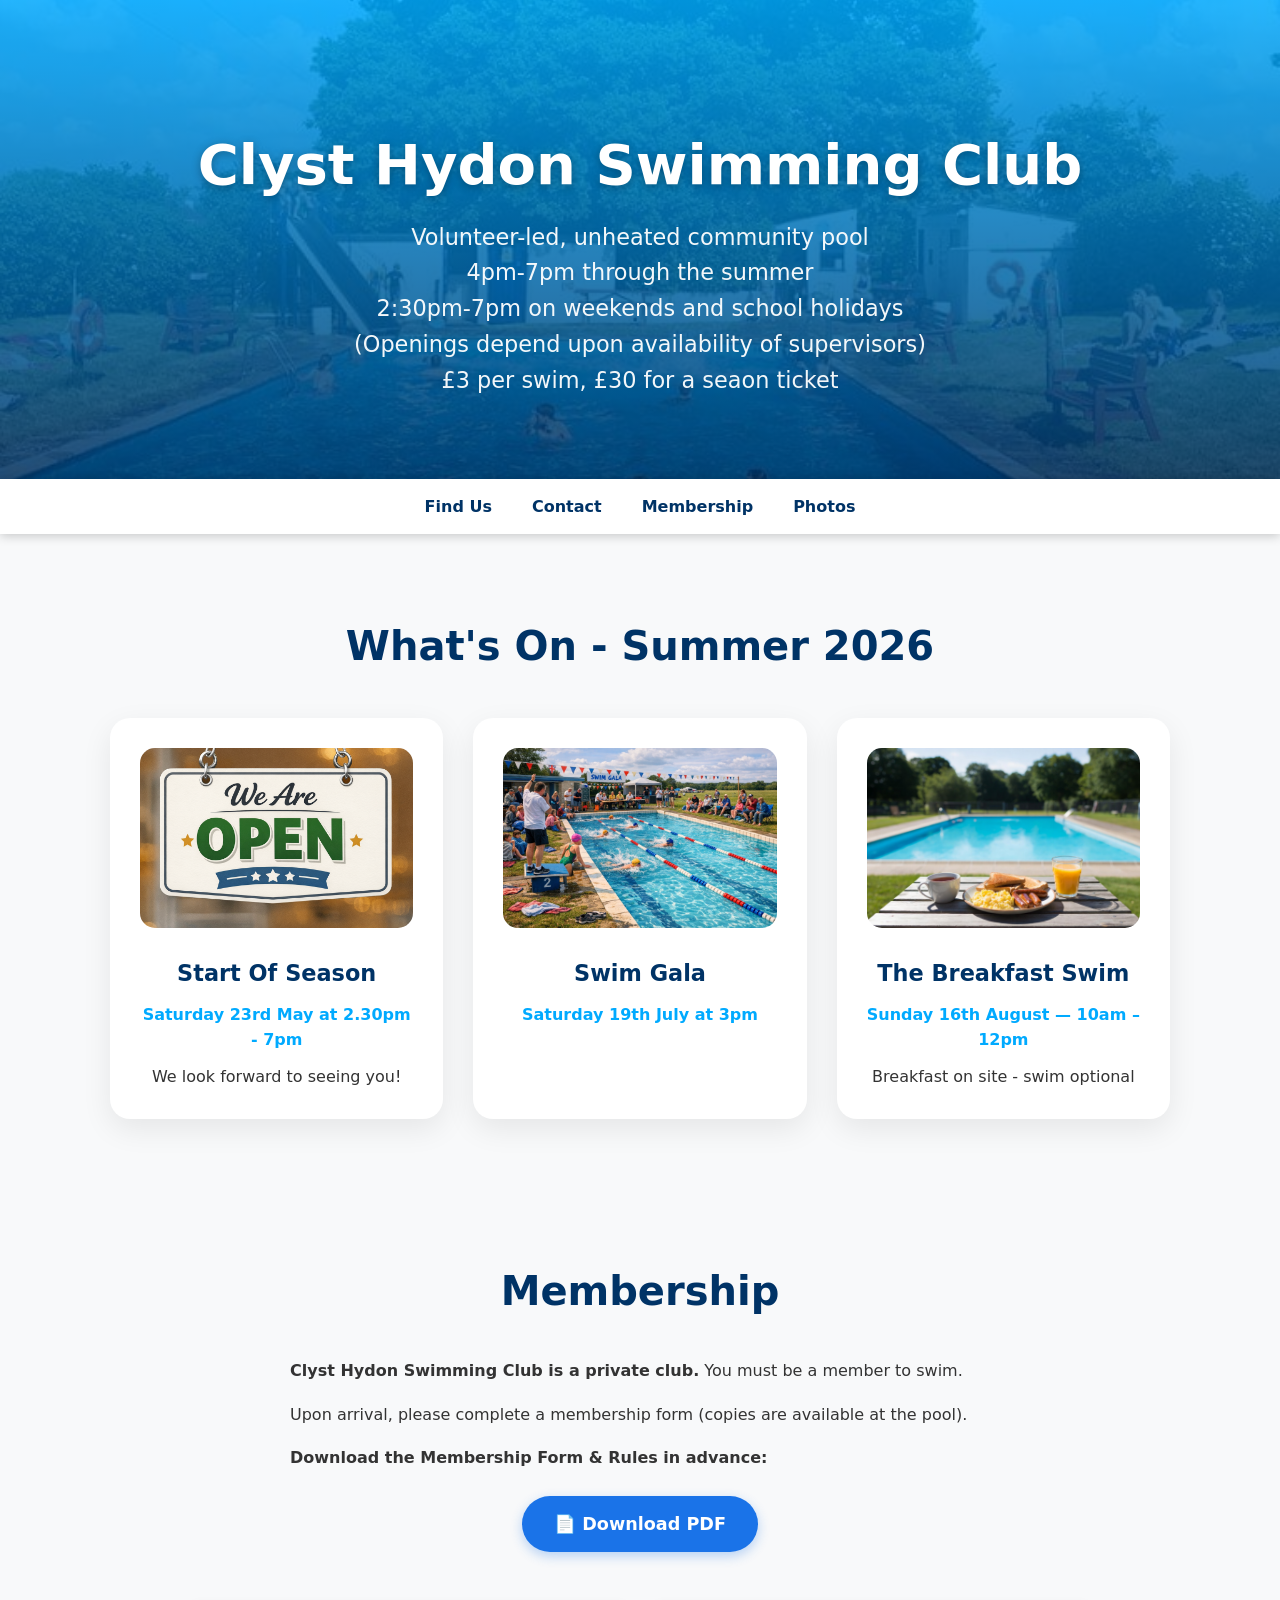
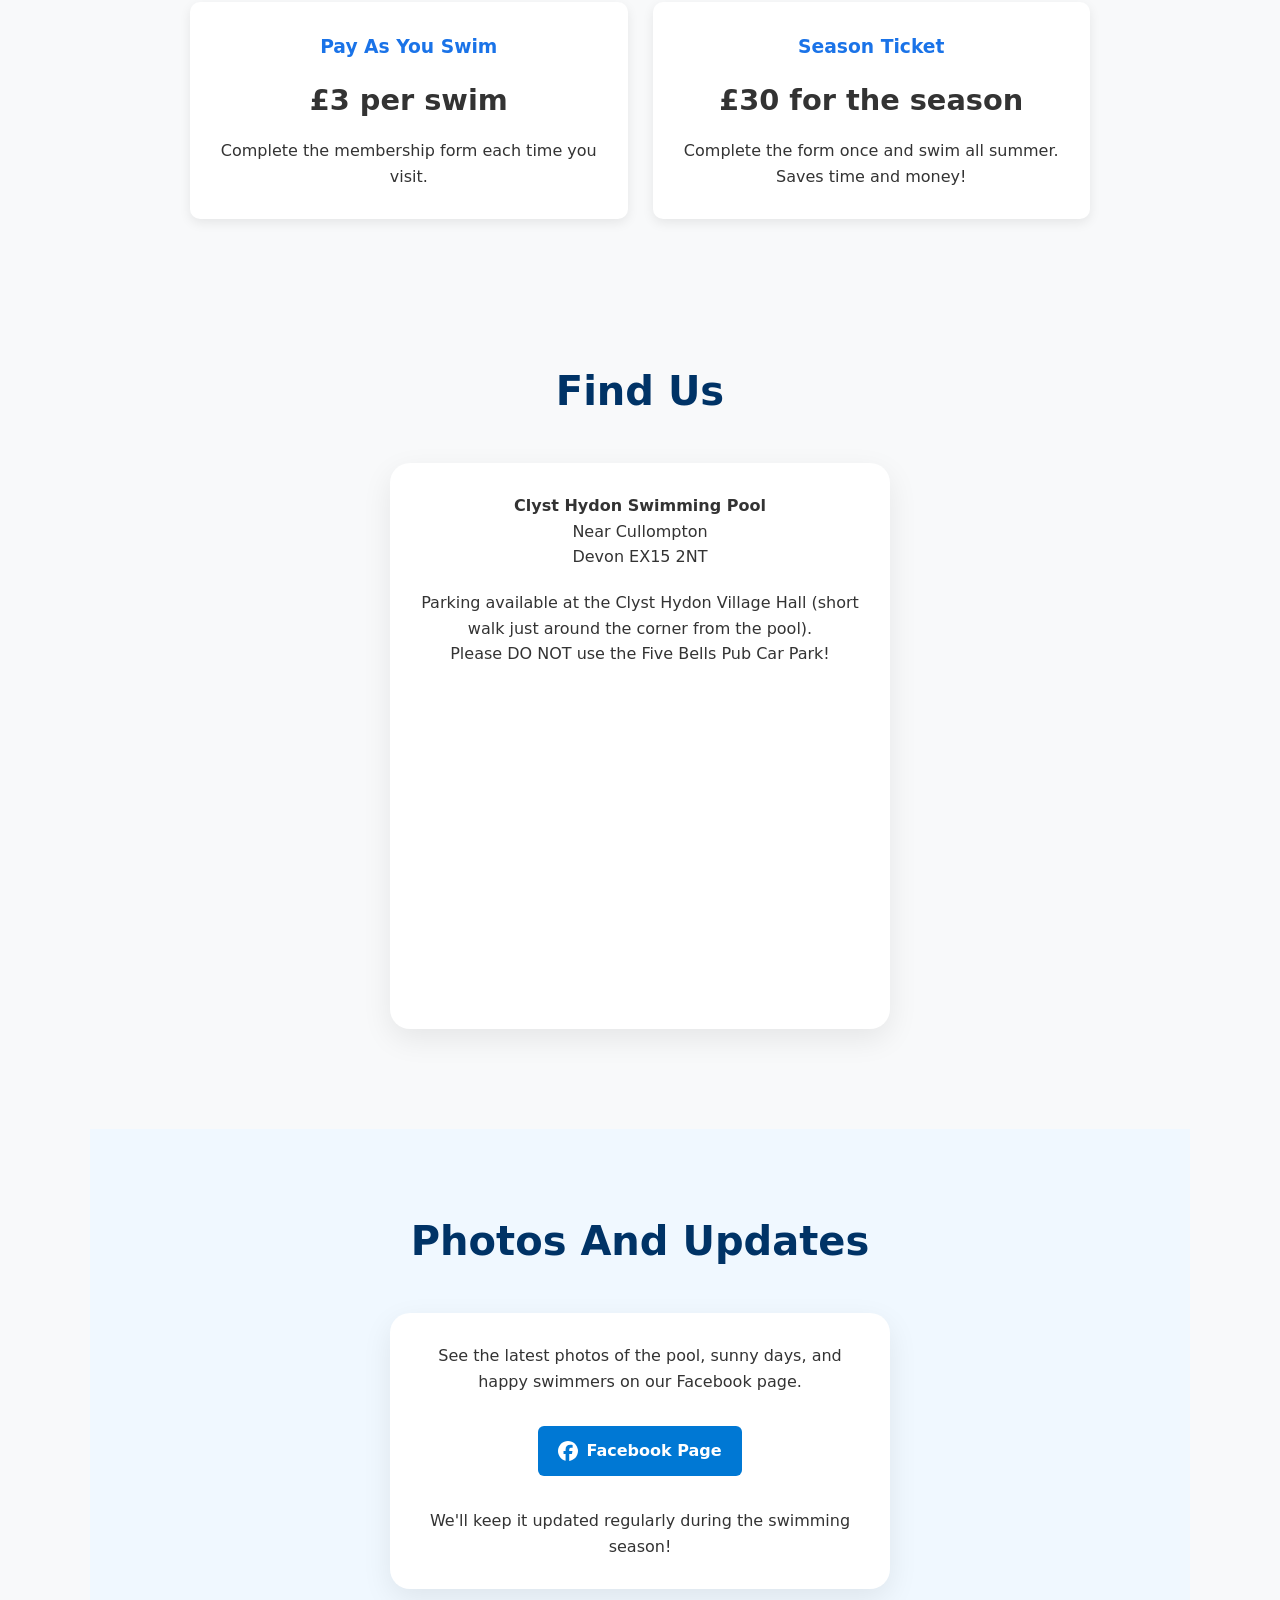
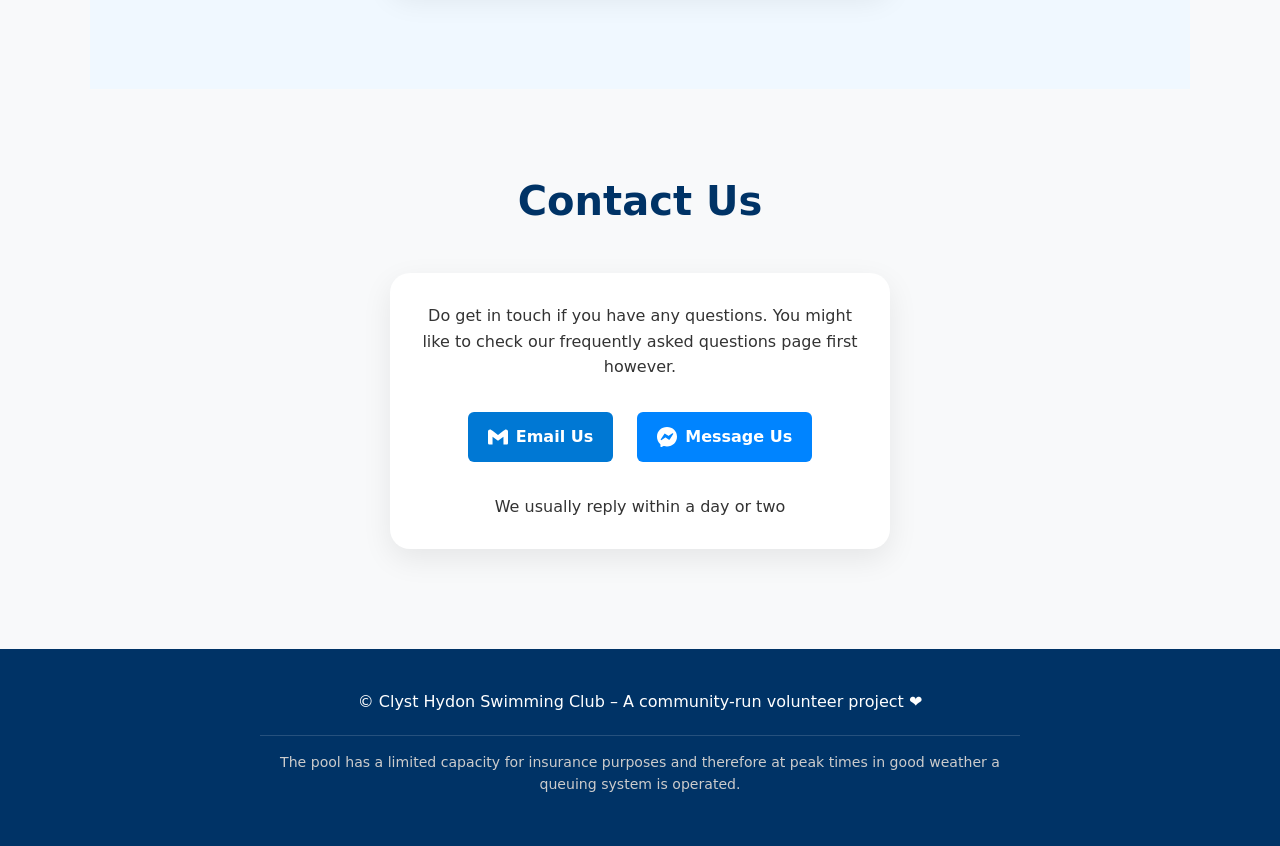
==== commit d70df624: "membership" ====
--- a/index.html
+++ b/index.html
@@ -31,11 +31,13 @@
 
     <nav>
         <ul>
-            <li><a href="#photos">Find Us</a></li>
+            <li><a href="#find">Find Us</a></li>
             <li><a href="#contact">Contact</a></li>
-            <li><a href="https://www.facebook.com/ClystHydonSwim/">Facebook</a></li>
+            <li><a href="#membership">Membership</a></li>
+            <li><a href="#photos">Photos</a></li>
         </ul>
     </nav>
+
     <section id="whatson" class="whatson">
         <h2>What's On - Summer 2026</h2>
         <div class="events-grid">
@@ -71,40 +73,70 @@
         </div>
     </section>
 
-
-
-
-
-
-
-
-
-<section id="find" class="find">
-    <h2>Find Us</h2>
-
-    <div class="card">
-        <p><strong>Clyst Hydon Swimming Pool</strong><br>
-        Near Cullompton<br>
-        Devon EX15 2NT</p>
-
-        <p style="margin-top: 20px;">
-            Parking available at the Clyst Hydon Village Hall (short walk just around the corner from the pool). <br>
-            Please DO NOT use the Five Bells Pub Car Park!
-        </p>
-
-        <div class="map-container">
-            <iframe
-                src="https://www.google.com/maps/embed?pb=!1m18!1m12!1m3!1d2521.927948964992!2d-3.359!3d50.829!2m3!1f0!2f0!3f0!3m2!1i1024!2i768!4f13.1!3m3!1m2!1s0x486d7e2e4f0b0b0f%3A0x0000000000000000!2sClyst%20Hydon%20Swimming%20Pool!5e0!3m2!1sen!2uk!4v0000000000000"
-                width="100%"
-                height="300"
-                style="border:0; border-radius: 15px; margin-top: 25px;"
-                allowfullscreen=""
-                loading="lazy"
-                referrerpolicy="no-referrer-when-downgrade">
-            </iframe>
-        </div>
+<!-- ====================== MEMBERSHIP SECTION ====================== -->
+<section id="membership" class="membership-section">
+  <div class="container">
+    <h2>Membership</h2>
+    
+    <div class="membership-info">
+      <p><strong>Clyst Hydon Swimming Club is a private club.</strong> You must be a member to swim.</p>
+      
+      <p>Upon arrival, please complete a membership form (copies are available at the pool).</p>
+      
+      <p><strong>Download the Membership Form &amp; Rules in advance:</strong></p>
+      
+      <p style="text-align: center; margin: 25px 0;">
+        <a href="https://drive.google.com/file/d/1itUkIZFoc0S29PEcrTsjwTNNgokzxw0I/view?usp=sharing" 
+           target="_blank" 
+           rel="noopener" 
+           class="download-btn">
+          📄 Download PDF
+        </a>
+      </p>
     </div>
+    
+    <div class="membership-options">
+      <div class="option-card">
+        <h3>Pay As You Swim</h3>
+        <p class="price">£3 per swim</p>
+        <p>Complete the membership form each time you visit.</p>
+      </div>
+      
+      <div class="option-card">
+        <h3>Season Ticket</h3>
+        <p class="price">£30 for the season</p>
+        <p>Complete the form once and swim all summer. Saves time and money!</p>
+      </div>
+    </div>
+  </div>
 </section>
+
+    <section id="find" class="find">
+        <h2>Find Us</h2>
+
+        <div class="card">
+            <p><strong>Clyst Hydon Swimming Pool</strong><br>
+            Near Cullompton<br>
+            Devon EX15 2NT</p>
+
+            <p style="margin-top: 20px;">
+                Parking available at the Clyst Hydon Village Hall (short walk just around the corner from the pool). <br>
+                Please DO NOT use the Five Bells Pub Car Park!
+            </p>
+
+            <div class="map-container">
+                <iframe
+                    src="https://www.google.com/maps/embed?pb=!1m18!1m12!1m3!1d2521.927948964992!2d-3.359!3d50.829!2m3!1f0!2f0!3f0!3m2!1i1024!2i768!4f13.1!3m3!1m2!1s0x486d7e2e4f0b0b0f%3A0x0000000000000000!2sClyst%20Hydon%20Swimming%20Pool!5e0!3m2!1sen!2uk!4v0000000000000"
+                    width="100%"
+                    height="300"
+                    style="border:0; border-radius: 15px; margin-top: 25px;"
+                    allowfullscreen=""
+                    loading="lazy"
+                    referrerpolicy="no-referrer-when-downgrade">
+                </iframe>
+            </div>
+        </div>
+    </section>
 
     <section id="photos" class="photos">
         <h2>Photos And Updates </h2>
@@ -143,7 +175,6 @@
     <footer>
         <div class="footer-content">
             <p>&copy; Clyst Hydon Swimming Club – A community-run volunteer project ❤️</p>
-            <p>Made with care for local swimmers</p>
             <p class="insurance-notice">
             The pool has a limited capacity for insurance purposes and therefore at peak times in good weather a queuing system is operated.
             </p>
--- a/styles.css
+++ b/styles.css
@@ -310,14 +310,91 @@
     border-radius: 15px;
 }
 
-/* Insurance Notice Styling */
 .insurance-notice {
-  margin-top: 15px;
-  padding: 12px 15px;
+  margin: 20px auto 0;
+  padding: 10px 20px;
+  font-size: 0.88rem;
+  color: #ccc;
+  max-width: 760px;
+  text-align: center;
+  border-top: 1px solid rgba(255,255,255,0.15);
+  padding-top: 15px;
+}
+
+
+
+
+/* ====================== MEMBERSHIP SECTION ====================== */
+.membership-section {
+  padding: 60px 20px;
   background-color: #f8f9fa;
-  border-left: 4px solid #007bff;
-  font-size: 0.92rem;
-  color: #444;
-  border-radius: 4px;
-  max-width: 800px;
+}
+
+.membership-section h2 {
+  text-align: center;
+  margin-bottom: 35px;
+}
+
+.membership-info {
+  max-width: 700px;
+  margin: 0 auto 50px;
+  line-height: 1.6;
+}
+
+.membership-info p {
+  margin-bottom: 18px;
+}
+
+.membership-options {
+  display: grid;
+  grid-template-columns: repeat(auto-fit, minmax(280px, 1fr));
+  gap: 25px;
+  max-width: 900px;
+  margin: 0 auto;
+}
+
+.option-card {
+  background: white;
+  padding: 30px 25px;
+  border-radius: 10px;
+  box-shadow: 0 4px 12px rgba(0, 0, 0, 0.08);
+  text-align: center;
+  transition: transform 0.2s;
+}
+
+.option-card:hover {
+  transform: translateY(-5px);
+}
+
+.option-card h3 {
+  margin-bottom: 12px;
+  color: #1a73e8;
+}
+
+.price {
+  font-size: 1.8rem;
+  font-weight: bold;
+  color: #333;
+  margin: 15px 0;
+}
+
+/* Download Button */
+.download-btn {
+  display: inline-flex;
+  align-items: center;
+  gap: 10px;
+  background-color: #1a73e8;
+  color: white;
+  padding: 14px 32px;
+  border-radius: 50px;
+  text-decoration: none;
+  font-weight: bold;
+  font-size: 1.1rem;
+  transition: all 0.3s;
+  box-shadow: 0 4px 12px rgba(26, 115, 232, 0.3);
+}
+
+.download-btn:hover {
+  background-color: #1557b0;
+  transform: translateY(-3px);
 }
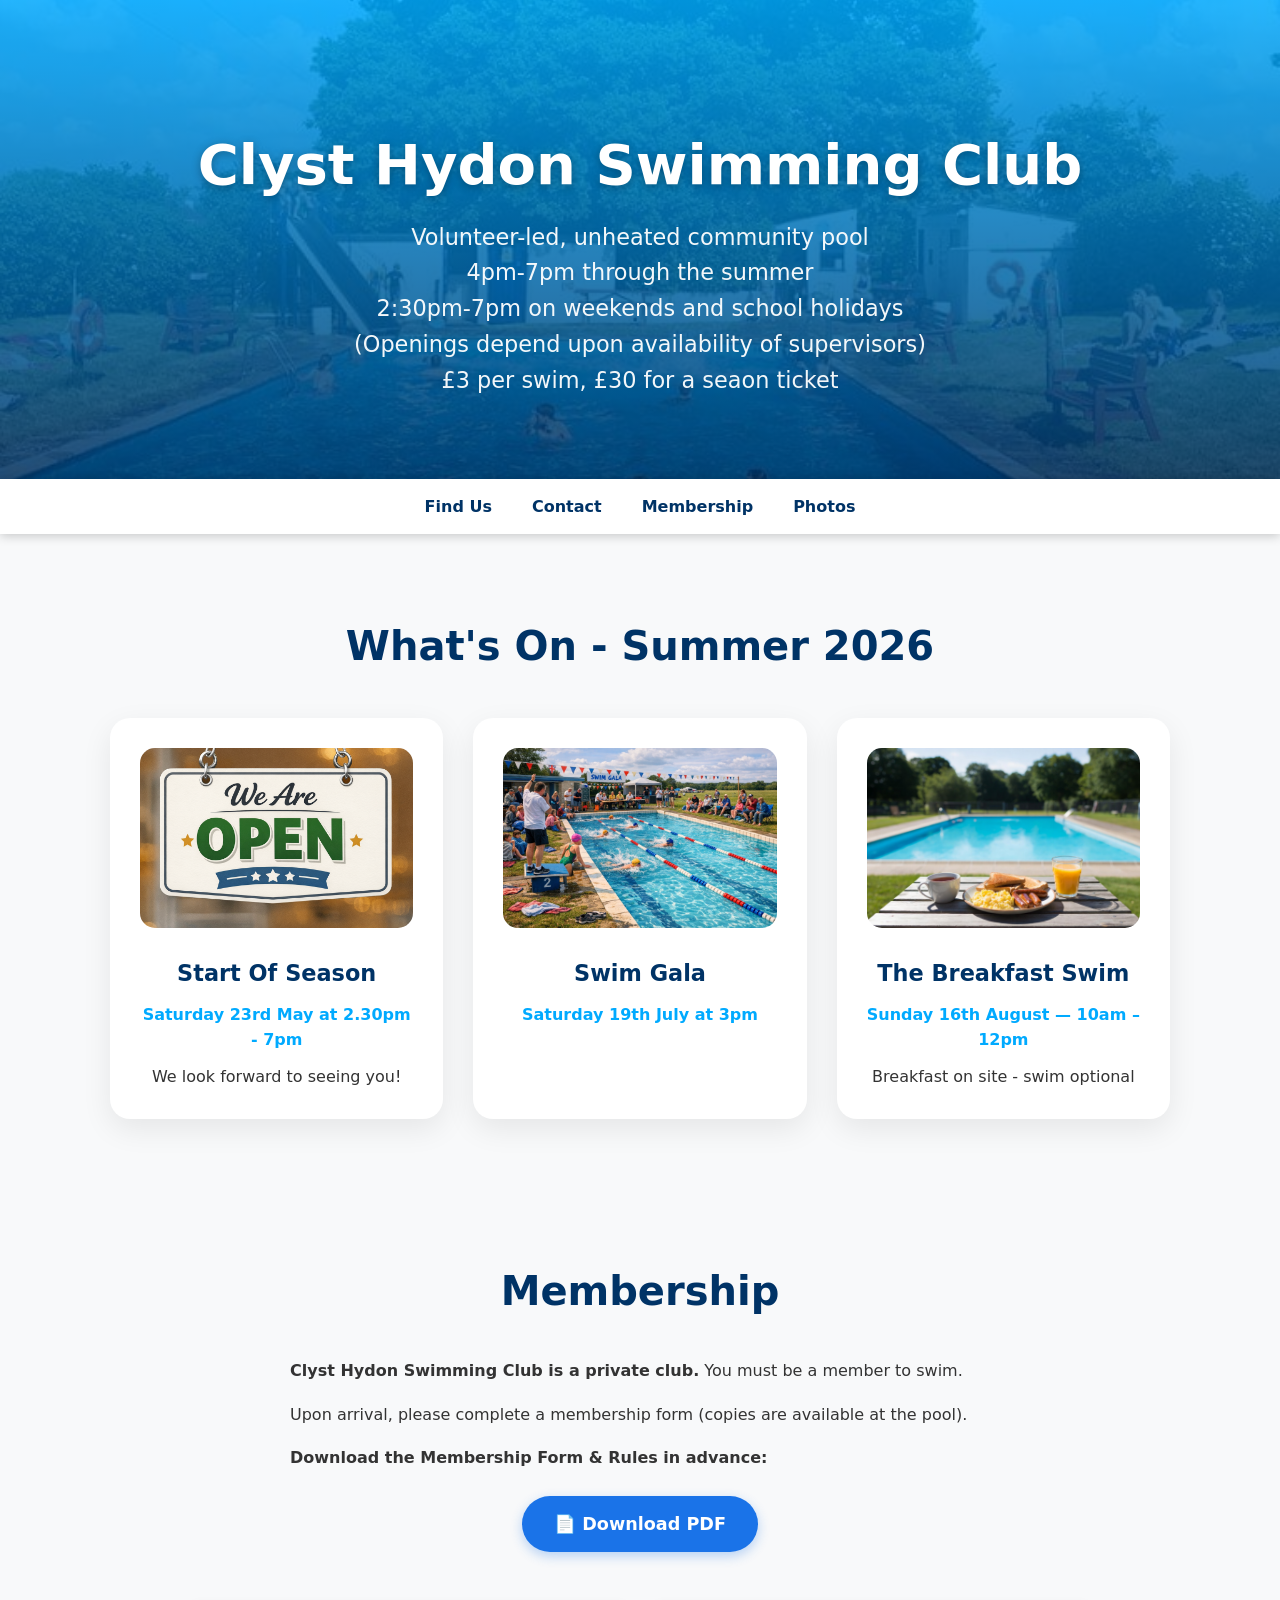
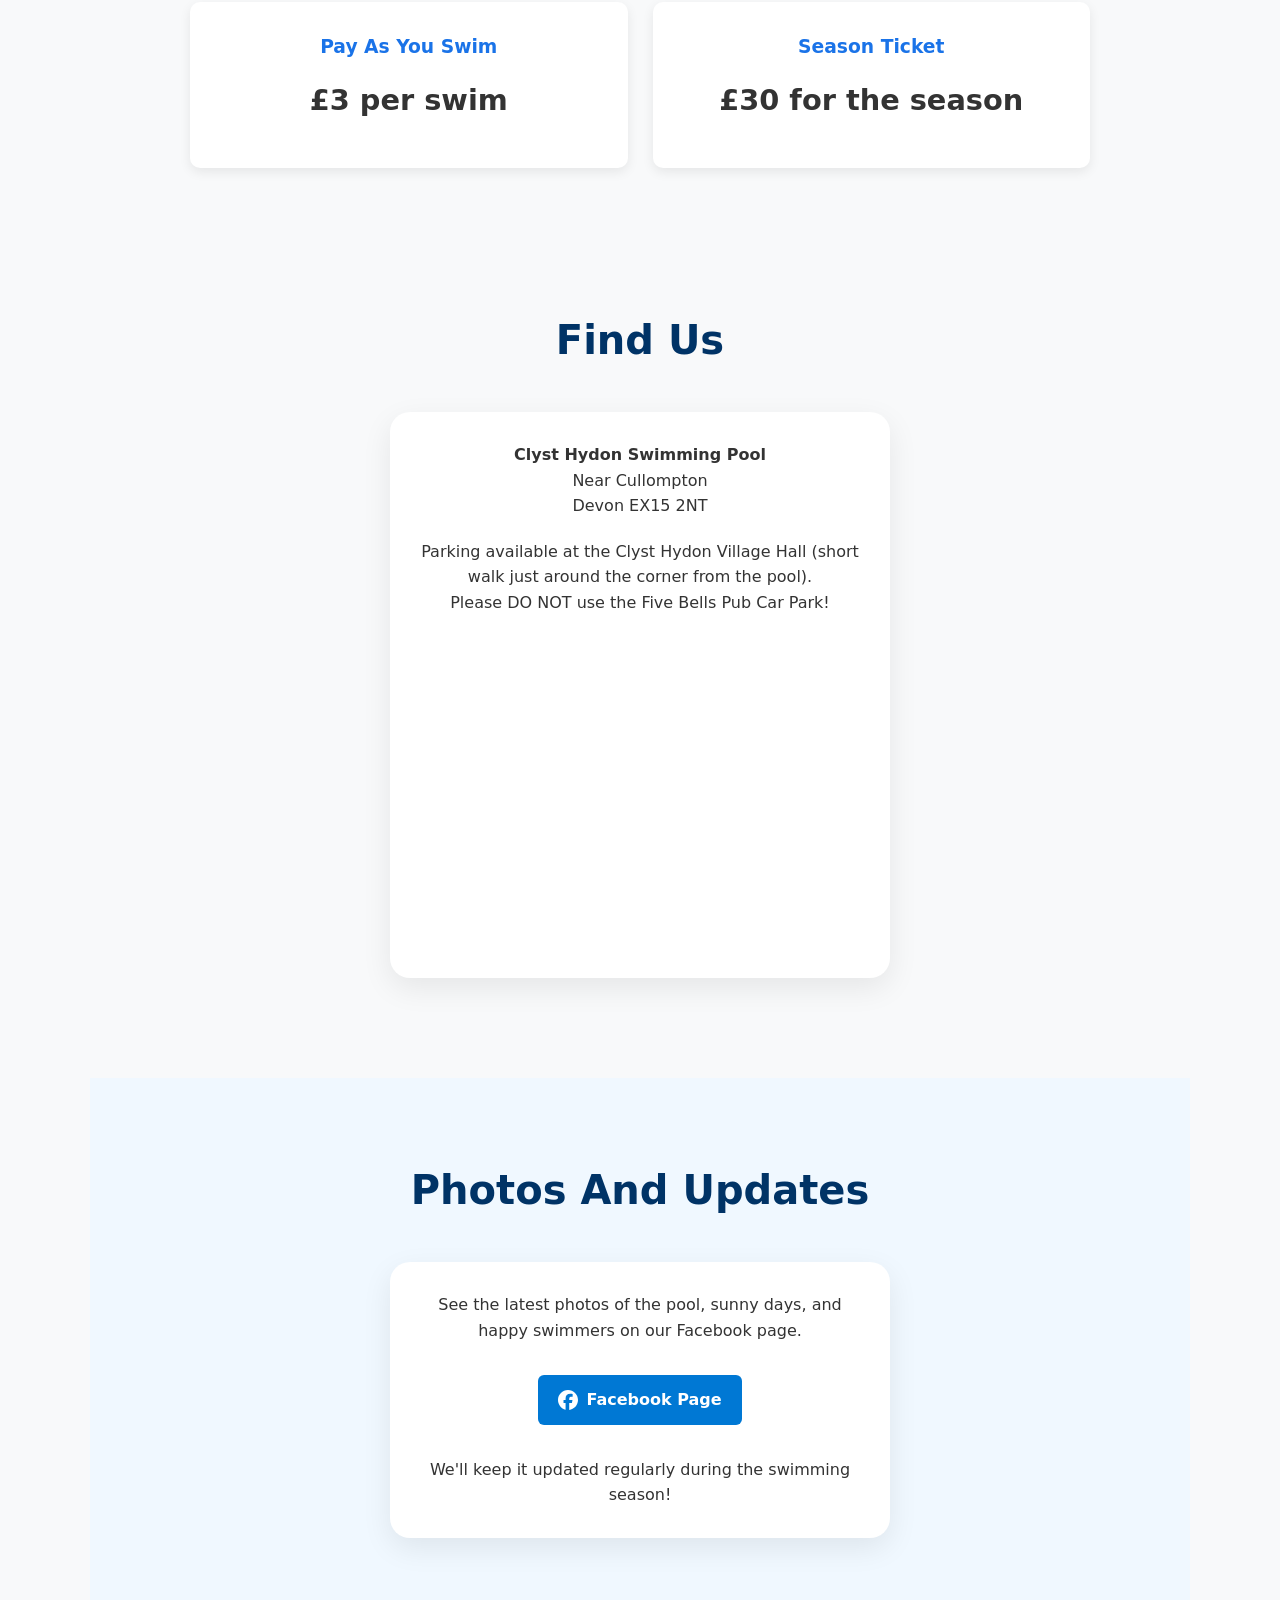
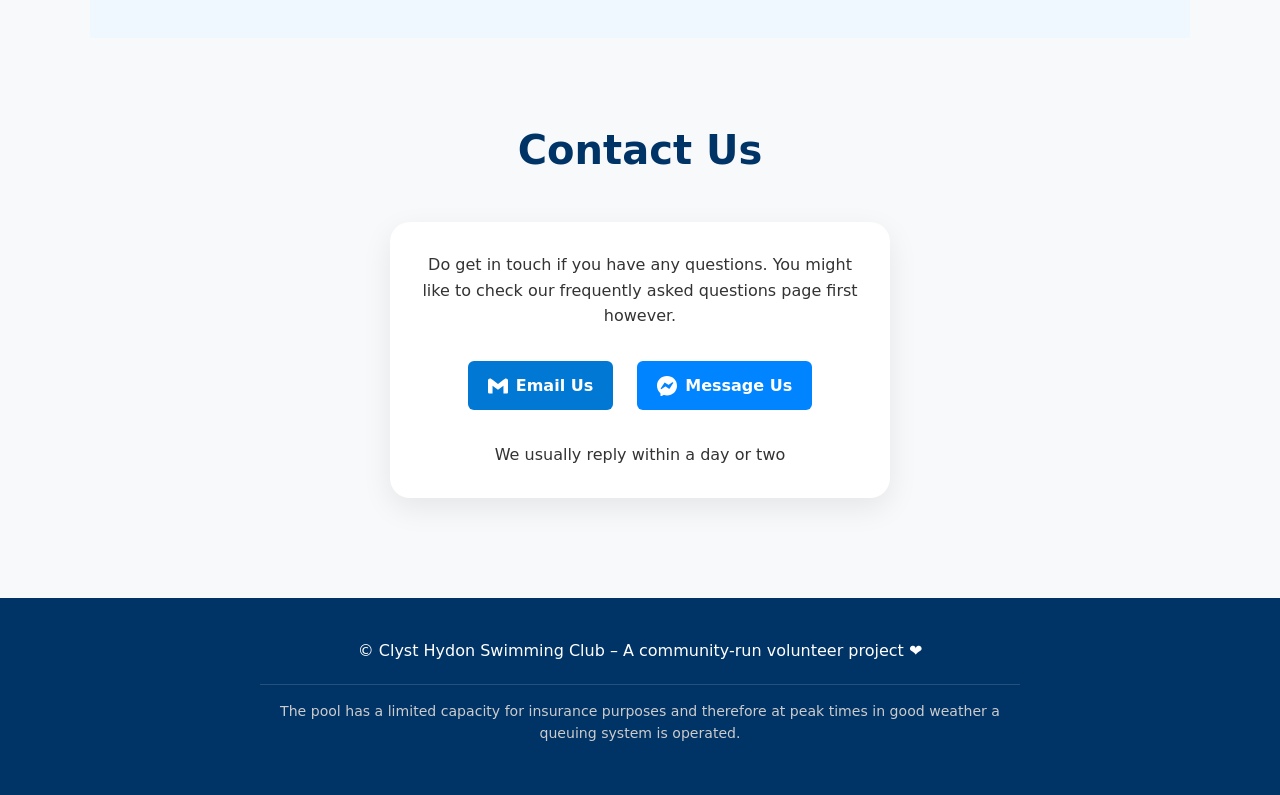
==== commit a2bd22ed: "removed mention of re-making forms" ====
--- a/index.html
+++ b/index.html
@@ -99,13 +99,13 @@
       <div class="option-card">
         <h3>Pay As You Swim</h3>
         <p class="price">£3 per swim</p>
-        <p>Complete the membership form each time you visit.</p>
+        <!-- <p>Complete the membership form each time you visit.</p> -->
       </div>
       
       <div class="option-card">
         <h3>Season Ticket</h3>
         <p class="price">£30 for the season</p>
-        <p>Complete the form once and swim all summer. Saves time and money!</p>
+        <!-- <p>Complete the form once and swim all summer. Saves time and money!</p> -->
       </div>
     </div>
   </div>
